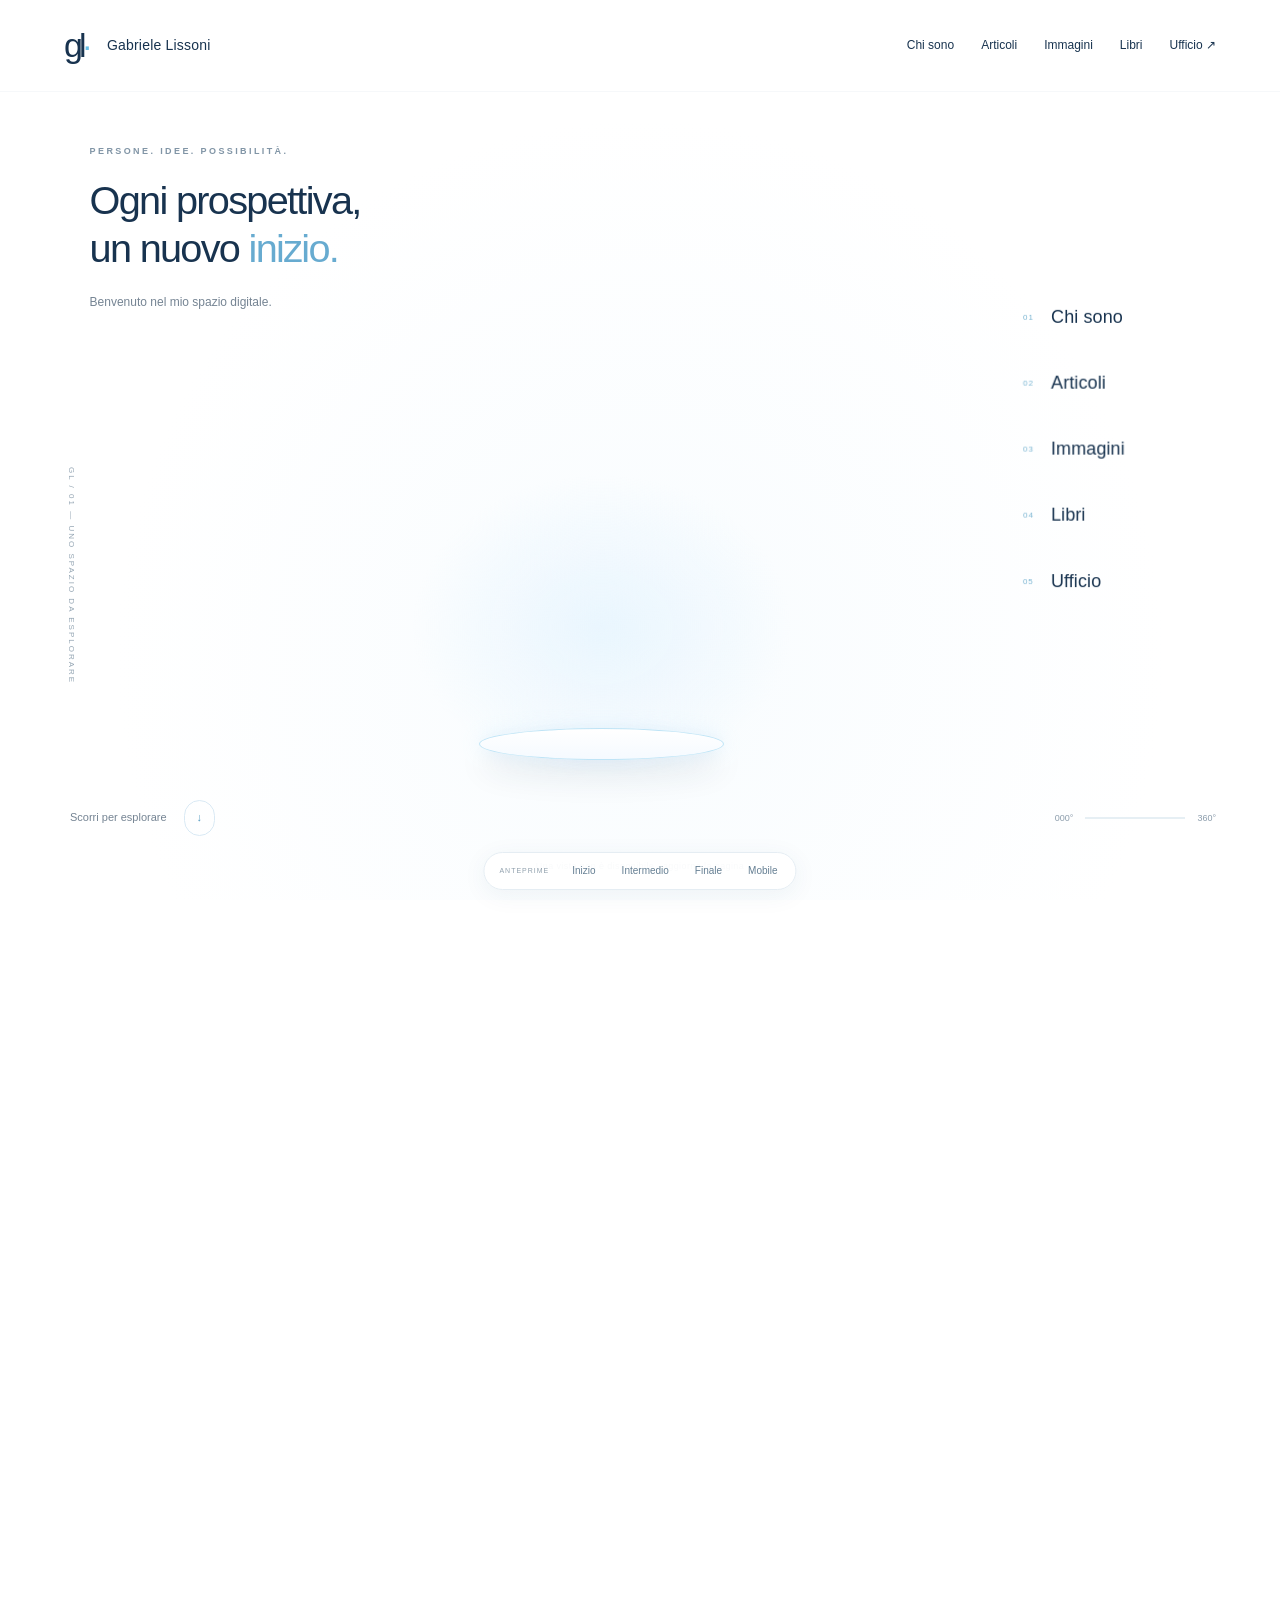
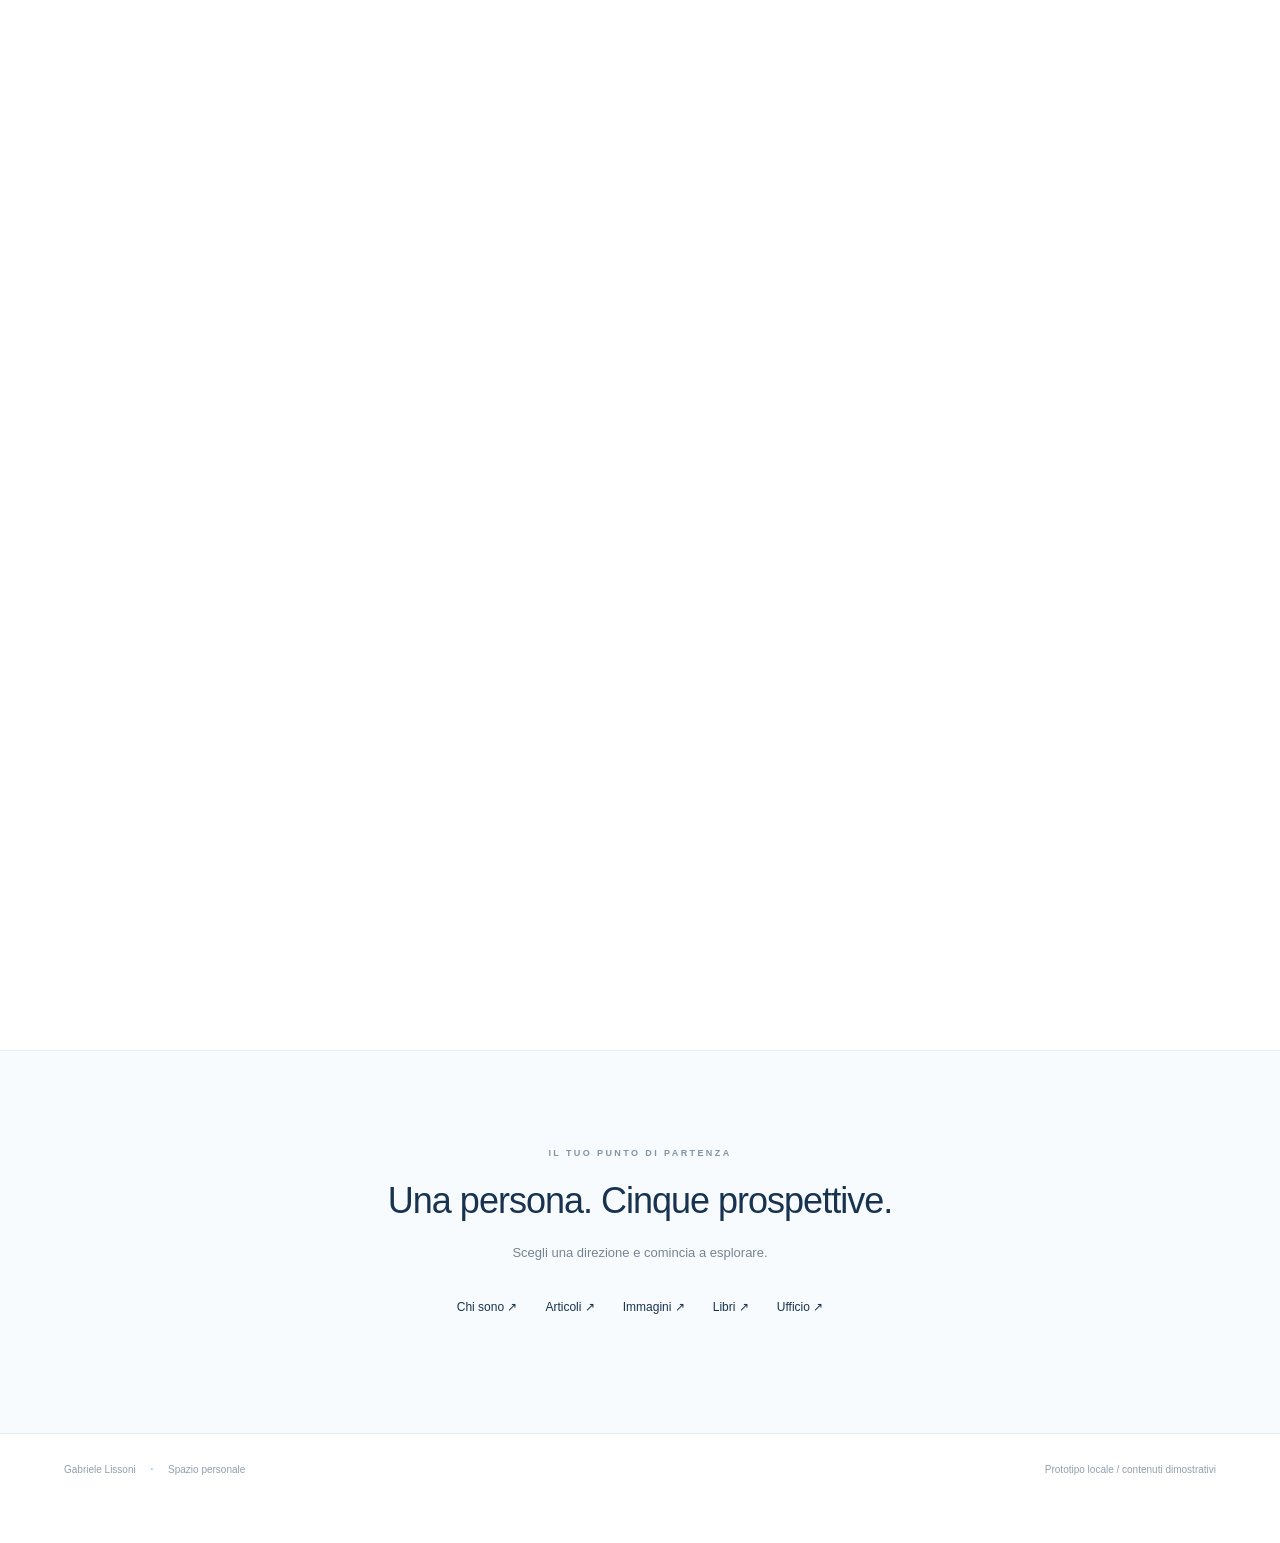
==== index.html @ 677fcab9 "Add files via upload V1.0" ====
<!doctype html>
<html lang="it"><head><meta charset="utf-8"><meta name="viewport" content="width=device-width,initial-scale=1"><meta name="description" content="Gabriele Lissoni: persone, idee e possibilità."><title>Gabriele Lissoni — Spazio personale</title><link rel="stylesheet" href="styles.css"><link rel="stylesheet" href="office.css"><link rel="stylesheet" href="rotation.css"><link rel="stylesheet" href="about.css"><script src="rotation.js" defer></script><script src="office.js" defer></script><script src="about.js" defer></script><script src="script.js" defer></script></head><body>
<a class="skip" href="#page">Vai al contenuto</a><header><a class="identity" href="#home"><span class="mark">gl<span>·</span></span>Gabriele Lissoni</a><button class="menu-toggle" aria-expanded="false" aria-controls="site-nav">Esplora ＋</button><nav id="site-nav" aria-label="Menu principale"><a href="#chi-sono">Chi sono</a><a href="#articoli">Articoli</a><a href="#immagini">Immagini</a><a href="#libri">Libri</a><a href="#ufficio">Ufficio ↗</a></nav></header>
<main id="page"><div id="home-view"><section class="scroll-story" aria-label="Esplorazione dello spazio personale"><div class="scene"><div class="scene-title"><p class="eyebrow">PERSONE. IDEE. POSSIBILITÀ.</p><h1>Ogni prospettiva,<br>un nuovo <em>inizio.</em></h1><p class="subtle">Benvenuto nel mio spazio digitale.</p></div><div class="coordinate">GL / 01 — UNO SPAZIO DA ESPLORARE</div><div class="avatar-stage"><div class="halo"></div><img id="avatar-reference" src="avatar.png" alt="Avatar di Gabriele a figura intera, con le braccia aperte"><canvas id="avatar-canvas" hidden aria-label="Modello 3D stilizzato dimostrativo ruotabile con lo scroll"></canvas><div class="platform"></div></div><nav class="orbit" aria-label="Esplora le sezioni"><a href="#chi-sono" class="orbit-item item-0"><span>01</span>Chi sono<i>↗</i></a><a href="#articoli" class="orbit-item item-1"><span>02</span>Articoli<i>↗</i></a><a href="#immagini" class="orbit-item item-2"><span>03</span>Immagini<i>↗</i></a><a href="#libri" class="orbit-item item-3"><span>04</span>Libri<i>↗</i></a><a href="#ufficio" class="orbit-item item-4"><span>05</span>Ufficio<i>↗</i></a></nav><div class="scene-bottom"><button id="scroll-next" class="scroll-hint">Scorri per esplorare <span>↓</span></button><div class="progress"><span id="degrees">000°</span><div><i id="progress-fill"></i></div><span>900°</span></div><button id="view-toggle" aria-pressed="false">Prova studio 3D ↗</button></div><p class="mode-caption" id="mode-caption">Avatar di riferimento · vista frontale</p></div></section><section class="journey-end"><p class="eyebrow">IL TUO PUNTO DI PARTENZA</p><h2>Una persona. Cinque prospettive.</h2><p>Scegli una direzione e comincia a esplorare.</p><div class="end-links"><a href="#chi-sono">Chi sono ↗</a><a href="#articoli">Articoli ↗</a><a href="#immagini">Immagini ↗</a><a href="#libri">Libri ↗</a><a href="#ufficio">Ufficio ↗</a></div></section></div><section id="inner-view" class="inner-view" hidden><a class="back" href="#home">← Torna allo spazio</a><div id="page-content"></div></section></main><footer><span>Gabriele Lissoni <b>·</b> Spazio personale</span><span>Prototipo locale / contenuti dimostrativi</span></footer><div class="preview-tools" aria-label="Stati del prototipo"><span>ANTEPRIME</span><button data-preview="0">Inizio</button><button data-preview="0.5">Intermedio</button><button data-preview="1">Finale</button><button id="mobile-preview" aria-pressed="false">Mobile</button></div><noscript>Attiva JavaScript per esplorare le pagine e le schede del prototipo.</noscript></body></html>
---- styles.css ----
:root{--ink:#18334f;--muted:#758493;--blue:#67bfe5;--line:#e5edf3;--ice:#eef8fe}*{box-sizing:border-box}html{scroll-behavior:smooth}body{margin:0;color:var(--ink);font:14px/1.6 'Segoe UI',Arial,sans-serif;background:#fff}button,a{-webkit-tap-highlight-color:transparent}button{font:inherit;cursor:pointer}a{color:inherit;text-decoration:none}button:focus-visible,a:focus-visible{outline:2px solid #2988b6;outline-offset:5px}[hidden]{display:none!important}header{height:92px;position:absolute;top:0;width:100%;padding:0 5%;display:flex;justify-content:space-between;align-items:center;z-index:20;border-bottom:1px solid #edf2f580}.identity{display:flex;gap:19px;align-items:center;font-weight:500;letter-spacing:.2px}.mark{font-size:34px;font-weight:300;letter-spacing:-4px}.mark span{color:var(--blue)}header nav{display:flex;gap:27px;font-size:12px}header nav a:hover,header nav a.active{color:#2c9bce}.menu-toggle{display:none}.skip{position:fixed;top:-100px;z-index:100;background:white;padding:10px}.skip:focus{top:0}.scroll-story{height:550vh}.scene{height:100svh;min-height:650px;position:sticky;top:0;overflow:hidden;background:radial-gradient(ellipse at 50% 73%,#edf7fd66,transparent 58%),#fff}.scene-title{position:absolute;top:16%;left:7%;z-index:4;pointer-events:none;transition:opacity .4s}.eyebrow{font-size:9px;letter-spacing:2.4px;font-weight:600;color:#8195a6;margin:0 0 19px}h1{font-size:clamp(30px,3.1vw,49px);line-height:1.2;font-weight:300;letter-spacing:-1.7px;margin:0 0 20px}h1 em{font-style:normal;color:#67abd0}.subtle{font-size:12px;color:var(--muted)}.avatar-stage{position:absolute;inset:15% 17% 14%;display:flex;justify-content:center;align-items:center;isolation:isolate}.avatar-stage img{height:100%;max-width:100%;object-fit:contain;mix-blend-mode:multiply;z-index:2;position:relative}.avatar-stage canvas{height:100%;width:100%;z-index:2}.halo{position:absolute;bottom:-2%;width:65%;height:50%;background:radial-gradient(ellipse,#d4edff66,transparent 67%);z-index:0}.platform{position:absolute;width:46%;height:7%;border:1px solid #bfe4f6;border-radius:50%;bottom:.5%;background:linear-gradient(180deg,#fff,#f5faff);box-shadow:0 0 19px #b0ddfa4a,0 19px 30px #18334f14;z-index:1}.coordinate{position:absolute;left:5%;bottom:24%;writing-mode:vertical-rl;font-size:8px;letter-spacing:2px;color:#94a5b3}.scene-bottom{position:absolute;bottom:7%;left:5%;right:5%;display:flex;justify-content:space-between;align-items:center;z-index:6}.scroll-hint{background:none;border:0;color:var(--muted);font-size:11px;display:flex;gap:17px;align-items:center}.scroll-hint span{border:1px solid #d9e9f4;border-radius:20px;padding:8px 12px;color:#589dc2}.progress{display:flex;align-items:center;gap:12px;font-size:9px;color:#8c9dac;font-variant-numeric:tabular-nums}.progress>div{width:100px;height:2px;background:#e6eff4}.progress i{display:block;height:100%;width:0;background:#79bddf}#view-toggle{border:0;background:none;color:#6a8ca3;font-size:10px}.mode-caption{position:absolute;bottom:2%;width:100%;text-align:center;font-size:9px;color:#8b9bab;letter-spacing:.4px}.orbit{position:absolute;inset:0;z-index:5;pointer-events:none}.orbit-item{position:absolute;display:flex;align-items:center;gap:16px;min-width:190px;padding:14px 20px;background:#ffffffed;box-shadow:0 8px 36px #32608b08;border:1px solid #e2edf4;border-radius:4px;opacity:0;visibility:hidden;pointer-events:none;transform:translateX(var(--entry,20px));transition:opacity .45s,transform .65s cubic-bezier(.2,.7,.2,1),top .65s,left .65s,right .65s;font-size:17px;font-weight:400}.orbit-item.revealed{opacity:1;visibility:visible;pointer-events:auto;transform:translateX(0)}.orbit-item:hover{background:#f3faff;border-color:#a6d9f1;box-shadow:0 8px 25px #4189bb13}.orbit-item span{font-size:8px;color:#68b7df;letter-spacing:1px}.orbit-item i{font-style:normal;margin-left:auto;color:#77b8d9;font-size:14px}.item-0{left:69%;top:36%}.item-1{right:69%;top:45%;--entry:-20px}.item-2{left:69%;top:55%}.item-3{right:69%;top:64%;--entry:-20px}.item-4{left:69%;top:73%}.journey-end{text-align:center;padding:95px 24px 115px;background:#f8fbfd;border-top:1px solid var(--line)}h2{font-size:36px;letter-spacing:-1px;line-height:1.2;font-weight:300;margin:0 0 20px}.journey-end>p:not(.eyebrow){color:var(--muted);font-size:13px}.end-links{display:flex;justify-content:center;gap:28px;margin-top:35px;font-size:12px}.end-links a:hover{color:#3b9bc8}footer{padding:28px 5% 65px;display:flex;justify-content:space-between;color:#91a0ad;font-size:10px;border-top:1px solid var(--line)}footer b{color:#76c3e8;margin:0 12px}.preview-tools{position:fixed;bottom:10px;left:50%;transform:translateX(-50%);z-index:40;display:flex;align-items:center;gap:4px;background:#fffffff2;border:1px solid var(--line);padding:5px 7px;border-radius:30px;box-shadow:0 5px 25px #254d7010;white-space:nowrap}.preview-tools>span{font-size:7px;letter-spacing:1px;color:#90a0ad;margin:0 8px}.preview-tools button{border:0;background:transparent;padding:5px 11px;color:#657f93;font-size:10px;border-radius:20px}.preview-tools button:hover,.preview-tools button[aria-pressed=true]{background:var(--ice);color:var(--ink)}.inner-view{padding:135px 7% 90px;min-height:calc(100svh - 90px);max-width:1440px;margin:auto}.back{font-size:11px;color:#8296a6;display:inline-block;margin-bottom:43px}.page-head{display:flex;justify-content:space-between;align-items:end;gap:30px;margin-bottom:50px}.page-head h1{font-size:58px;margin-bottom:15px}.page-head p:not(.eyebrow){color:var(--muted);max-width:450px;font-size:14px}.demo{font-size:9px;letter-spacing:.6px;border:1px solid #daeaf3;border-radius:30px;padding:6px 12px;color:#6c96ac;white-space:nowrap}.about-layout{display:grid;grid-template-columns:1fr 1fr;gap:80px;align-items:center}.portrait{height:500px;background:#f5faff;border-radius:8px;overflow:hidden}.portrait img{height:100%;width:100%;object-fit:contain;mix-blend-mode:multiply}.about-copy h2{font-size:29px}.about-copy p{color:var(--muted);line-height:1.9}.pills{display:flex;gap:8px;flex-wrap:wrap;margin:22px 0 35px}.pills span{font-size:11px;padding:7px 15px;border:1px solid var(--line);border-radius:30px}.content-grid{display:grid;grid-template-columns:repeat(3,1fr);gap:30px}.content-card{border:1px solid var(--line);padding:23px;border-radius:6px}.content-card h2{font-size:24px;margin:18px 0 13px;letter-spacing:-.5px}.content-card p{font-size:13px;color:var(--muted)}.meta{font-size:9px;color:#7a99ae;letter-spacing:1px}.source{font-size:10px;color:#6d92aa;border-top:1px solid var(--line);padding-top:15px}.artwork{height:250px;position:relative;overflow:hidden;border-radius:4px;background:radial-gradient(ellipse at 55% 40%,#fff 15%,#c8e5f8 50%,#819db8)}.artwork:before{content:'';position:absolute;border:25px solid #ffffffb0;border-radius:50%;height:180px;width:180px;left:calc(50% - 90px);top:35px;box-shadow:15px 25px 30px #365b7c29;transform:rotateX(35deg) rotateY(30deg)}.artwork.two{background:linear-gradient(130deg,#ebf7ff,#a1bfd0)}.artwork.two:before{border-radius:10px;transform:rotate(35deg);border-width:40px}.artwork.three{background:radial-gradient(circle at 70% 20%,#fff,#dfedf4,#8cacc3)}.artwork.three:before{border-width:1px;box-shadow:20px 20px 0 #f2faff,40px 40px 0 #cde3ee;transform:rotate(-25deg)}.book-cover{height:255px;background:#f1f7fa;display:grid;place-items:center;border-radius:4px}.book-object{height:205px;width:142px;background:#1d3f5b;color:white;border-left:6px solid #16324a;padding:23px 15px;box-shadow:15px 16px 25px #203e5b20;transform:rotate(-6deg);font-size:20px;font-weight:300;line-height:1.3}.book-object small{display:block;font-size:8px;letter-spacing:1px;margin-top:45px}.book-cover.light .book-object{background:#d7e9f3;color:#284d66;border-color:#b4cfdf}.book-cover.gray .book-object{background:#788d9d;border-color:#5f7486}.office-layout{display:grid;grid-template-columns:1.5fr 1fr;gap:35px;align-items:center}.room-wrap{height:440px;position:relative;background:radial-gradient(ellipse,#edf7fe,white 68%);overflow:hidden}.room{position:absolute;left:50%;top:45%;width:340px;height:290px;transform:translate(-50%,-50%) rotateX(55deg) rotateZ(-38deg);transform-style:preserve-3d;background:linear-gradient(45deg,#e5f1fa,#fff);border:1px solid #d2e6f4;box-shadow:-20px 35px 55px #3d739b18}.wall-a,.wall-b{position:absolute;background:#f4faffd9;border:1px solid #deedf7;transform-origin:bottom}.wall-a{width:340px;height:120px;bottom:100%;transform:rotateX(-90deg)}.wall-b{height:290px;width:120px;right:100%;top:0;transform-origin:right;transform:rotateY(90deg)}.station{position:absolute;width:95px;height:68px;background:#fff;border:1px solid #c6dfed;box-shadow:7px 9px 0 #d6e8f4;transform:translateZ(27px);color:#376282;padding:0;transform-style:preserve-3d}.station:hover,.station[aria-pressed=true]{background:#dcf3ff;box-shadow:7px 9px 0 #b4d9ee,0 0 25px #8ed8fc80}.station.one{top:35px;left:35px}.station.two{top:40px;right:30px}.station.three{bottom:35px;left:115px}.monitor{position:absolute;width:40px;height:28px;background:#203e58;border:4px solid #ddebf4;top:8px;left:25px;transform:rotateX(-65deg) translateZ(12px)}.little-agent{position:absolute;width:25px;height:33px;background:#6b9cb9;border-radius:12px 12px 6px 6px;top:61px;left:35px;transform:rotateX(-55deg) translateZ(20px)}.little-agent:before{content:'';position:absolute;width:20px;height:20px;background:#e9c4a5;border-radius:50%;left:2px;top:-16px;box-shadow:0 -4px 0 #334d63}.station-label{position:absolute;top:100px;left:-5px;font-size:9px;white-space:nowrap;transform:rotateZ(38deg) rotateX(-55deg);background:#fff;padding:3px 8px;border-radius:20px;border:1px solid #d8e9f3}.plant{position:absolute;bottom:20px;right:20px;font-size:50px;color:#8abbbb;transform:rotateX(-55deg)}.room-caption{position:absolute;bottom:10px;width:100%;text-align:center;color:#8b9dac;font-size:10px}.agent-panel{border:1px solid var(--line);border-radius:9px;padding:28px;background:linear-gradient(135deg,#fff,#f9fcff);box-shadow:0 15px 50px #264f7408}.agent-top{display:flex;justify-content:space-between;align-items:center}.agent-icon{height:44px;width:44px;display:grid;place-items:center;border-radius:14px;background:#e8f6ff;font-size:23px;color:#619fc2}.agent-panel h2{margin-top:20px;font-size:28px}.agent-panel>p{font-size:12px;color:var(--muted)}dl{margin:23px 0 0}dl>div{display:grid;grid-template-columns:115px 1fr;gap:12px;padding:11px 0;border-top:1px solid var(--line);font-size:11px}dt{color:#8293a0}dd{margin:0}.status{color:#508ba9}.agent-tabs{display:flex;gap:8px;margin-top:15px}.agent-tabs button{background:#fff;border:1px solid var(--line);border-radius:20px;color:#7892a4;font-size:10px;padding:7px 12px}.agent-tabs button[aria-pressed=true]{background:var(--ice);border-color:#b6ddef}.mobile-sim{background:#eaf0f4}.mobile-sim header,.mobile-sim main,.mobile-sim footer{max-width:390px;margin-inline:auto;background:#fff}.mobile-sim header{left:50%;transform:translateX(-50%);width:390px}.mobile-sim .scene{min-height:740px}.mobile-sim .scene-title{top:14%;left:8%}.mobile-sim h1{font-size:31px}.mobile-sim .avatar-stage{inset:29% 3% 25%}.mobile-sim .coordinate,.mobile-sim .progress{display:none}.mobile-sim .orbit-item{min-width:112px;font-size:13px;padding:9px 10px;gap:7px}.mobile-sim .item-0{left:65%;top:38%}.mobile-sim .item-1{right:65%;top:46%}.mobile-sim .item-2{left:65%;top:54%}.mobile-sim .item-3{right:65%;top:62%}.mobile-sim .item-4{left:65%;top:70%}.mobile-sim header nav{display:none}.mobile-sim .content-grid,.mobile-sim .about-layout,.mobile-sim .office-layout{grid-template-columns:1fr}.mobile-sim .end-links{flex-wrap:wrap}.mobile-sim .page-head{display:block}.mobile-sim .page-head h1{font-size:42px}.mobile-sim .room{scale:.75}.mobile-sim footer{flex-direction:column;gap:10px}.mobile-sim .menu-toggle{display:block}.mobile-sim header nav.open{display:flex;position:absolute;top:80px;background:white;left:0;right:0;padding:22px;flex-wrap:wrap}.mobile-sim .inner-view{padding-inline:22px}.mobile-sim .room-wrap{height:350px}@media(max-width:700px){header{height:80px;padding-inline:7%}.identity{gap:14px;font-size:12px}.menu-toggle{display:block;border:0;background:none;color:#526e84;font-size:11px}header nav{display:none}header nav.open{display:flex;position:absolute;top:80px;background:white;left:0;right:0;padding:25px;gap:22px;flex-wrap:wrap;border-bottom:1px solid var(--line)}.scene{min-height:700px}.scene-title{top:14%;left:8%}h1{font-size:32px}.avatar-stage{inset:29% 3% 25%}.coordinate{display:none}.orbit-item{min-width:112px;font-size:13px;padding:9px 10px;gap:7px}.item-0{left:65%;top:38%}.item-1{right:65%;top:46%}.item-2{left:65%;top:54%}.item-3{right:65%;top:62%}.item-4{left:65%;top:70%}.scene-bottom{bottom:10%;left:6%;right:6%}.progress{display:none}.mode-caption{bottom:6%;font-size:8px}.end-links{flex-wrap:wrap;gap:20px}.journey-end h2{font-size:29px}.preview-tools>span{display:none}.preview-tools button{padding:5px 10px}.inner-view{padding:115px 7% 60px}.page-head{display:block;margin-bottom:30px}.page-head h1{font-size:43px}.page-head .demo{display:inline-block;margin-top:8px}.content-grid,.about-layout,.office-layout{grid-template-columns:1fr}.about-layout{gap:30px}.portrait{height:380px}.room{scale:.8}.room-wrap{height:360px}.office-layout{gap:12px}.agent-panel{padding:23px}footer{flex-direction:column;gap:10px;padding-bottom:70px}.scene-title .subtle{font-size:10px}}@media(prefers-reduced-motion:reduce){html{scroll-behavior:auto}*,*:before,*:after{transition:none!important}}
.embedded .preview-tools{display:none}.embedded footer{padding-bottom:28px}.mobile-sim .menu-toggle{border:0;background:none;color:#526e84;font-size:11px}.mobile-sim .scene-bottom{bottom:10%}.mobile-sim .mode-caption{bottom:6%}
---- office.css ----
.studio-summary{display:flex;align-items:center;gap:22px;border-block:1px solid var(--line);padding:13px 0;margin:-15px 0 28px;color:#7b90a0;font-size:10px;letter-spacing:.4px}.studio-summary span:first-child{color:#335773;display:flex;align-items:center;gap:8px}.studio-summary i{height:6px;width:6px;background:#72b5d5;border-radius:50%}.office-experience{display:grid;grid-template-columns:minmax(0,1fr) 320px;gap:28px;align-items:start}.studio-main{min-width:0}.studio-scene{position:relative;border:1px solid #e5edf3;border-radius:12px;background:#f9fcfe;overflow:hidden;isolation:isolate}.studio-scene>img{display:block;width:100%;height:auto;aspect-ratio:3/2;object-fit:contain}.studio-hotspots{position:absolute;inset:0;pointer-events:none}.studio-hotspot{position:absolute;display:flex;align-items:center;gap:7px;pointer-events:auto;border:1px solid #d7e8f3;background:#fffffff0;box-shadow:0 3px 15px #153c5b15;border-radius:30px;padding:6px 10px 6px 6px;font-size:10px;color:#345470;transition:background .2s,box-shadow .2s;transform:translate(-50%,-50%);white-space:nowrap}.spot-number{width:22px;height:22px;border-radius:50%;display:grid;place-items:center;background:#edf6fc;color:#6c9db9;font-size:8px}.spot-arrow{color:#80b4cf;margin-left:2px}.studio-hotspot:hover,.studio-hotspot[aria-pressed=true]{background:#e8f7ff;border-color:#91c9e4;box-shadow:0 0 0 3px #c1eaff55,0 5px 15px #336f9320}.studio-hotspot[aria-pressed=true] .spot-number{background:#224b68;color:white}.spot-coordinatore{left:29%;top:35%}.spot-redattore{left:69%;top:36%}.spot-illustratore{left:30%;top:73%}.spot-libraio{left:71%;top:75%}.studio-zoom{position:absolute;bottom:13px;right:13px;border:1px solid #dbe9f2;background:#fffffff2;color:#496d87;border-radius:30px;padding:6px 12px;display:flex;gap:7px;align-items:center;font-size:15px}.studio-zoom span{font-size:9px}.studio-caption{display:flex;justify-content:space-between;gap:15px;font-size:10px;color:#6d8699;margin:13px 3px 22px}.studio-caption span{color:#96a5b0}.studio-roster{display:grid;grid-template-columns:repeat(2,minmax(0,1fr));gap:9px}.studio-roster button{display:flex;align-items:center;gap:12px;background:#fff;border:1px solid #e3ecf3;border-radius:8px;padding:13px;text-align:left;color:#3a5a73}.studio-roster button:hover,.studio-roster button[aria-pressed=true]{background:#f1f9fe;border-color:#badced}.roster-icon{display:grid;place-items:center;background:#edf6fc;width:35px;height:35px;border-radius:10px;color:#6ba3c1;font-size:20px}.studio-roster small{display:block;font-size:7px;letter-spacing:1.1px;color:#8da2b1}.studio-roster strong{display:block;font-size:12px;font-weight:500}.roster-arrow{margin-left:auto;color:#89b8d0}.studio-panel{position:sticky;top:24px;padding:24px;border-radius:12px;box-shadow:0 10px 35px #244b6d08}.studio-panel .agent-icon{width:49px;height:49px}.studio-panel h2{margin-top:22px;font-size:28px}.studio-panel dl>div{grid-template-columns:105px minmax(0,1fr);font-size:10px;padding-block:13px}.studio-panel .demo{font-size:8px;padding:5px 9px}.studio-footnote{font-size:9px;color:#8ca0af;margin:24px 0 0}.studio-lightbox{border:1px solid #d5e6f1;border-radius:12px;padding:45px 12px 12px;max-width:95vw;max-height:95svh;background:white}.studio-lightbox::backdrop{background:#16334f80;backdrop-filter:blur(8px)}.studio-lightbox img{display:block;width:auto;max-width:100%;max-height:calc(90svh - 60px);object-fit:contain;margin:auto}.studio-lightbox>button{position:absolute;top:10px;right:15px;border:0;background:#eef6fc;color:#355e79;border-radius:25px;padding:6px 13px;font-size:11px}.mobile-sim .office-experience{grid-template-columns:1fr}.mobile-sim .studio-panel{position:static}.mobile-sim .studio-caption{display:block}.mobile-sim .studio-caption span{display:block}.mobile-sim .studio-hotspot{padding:4px;font-size:8px;gap:4px}.mobile-sim .spot-number{width:17px;height:17px;font-size:7px}.mobile-sim .spot-arrow{display:none}.mobile-sim .studio-summary{gap:12px;font-size:8px}.mobile-sim .studio-roster button{padding:9px;gap:8px}.mobile-sim .studio-roster strong{font-size:11px}.mobile-sim .studio-zoom{padding:3px 8px;bottom:5px;right:5px}.mobile-sim .studio-zoom span{display:none}@media(max-width:1050px){.office-experience{grid-template-columns:minmax(0,1fr) 285px;gap:18px}.studio-panel{padding:20px}.studio-caption{display:block}.studio-caption span{display:block}}@media(max-width:800px){.office-experience{grid-template-columns:1fr}.studio-panel{position:static}.studio-summary{font-size:9px;gap:15px}.studio-roster{margin-bottom:8px}}@media(max-width:500px){.studio-hotspot{padding:4px;font-size:8px;gap:4px}.spot-number{width:17px;height:17px;font-size:7px}.spot-arrow{display:none}.studio-summary{gap:12px;font-size:8px}.studio-roster button{padding:9px;gap:8px}.studio-roster strong{font-size:11px}.studio-zoom{padding:3px 8px;bottom:5px;right:5px}.studio-zoom span{display:none}}
.spot-coordinatore{left:38%;top:15%}.spot-redattore{left:65%;top:15%}.spot-illustratore{left:36%;top:47%}.spot-libraio{left:72%;top:45%}
.studio-person{position:absolute;pointer-events:auto;border:1px solid transparent;background:transparent;border-radius:25%;cursor:pointer;transition:background .2s,border-color .2s}.studio-person:hover{background:#d5edff18;border-color:#a1cfe877}.person-coordinatore{left:31%;top:20%;width:13%;height:32%}.person-redattore{left:59%;top:20%;width:12%;height:31%}.person-illustratore{left:29%;top:51%;width:14%;height:37%}.person-libraio{left:65%;top:49%;width:13%;height:39%}.studio-hotspot{z-index:2}
---- rotation.css ----
.image-rotation .scroll-story{height:650vh}.image-rotation .avatar-stage{inset:15% 29% 14% 23%}.rotation-stack{height:100%;aspect-ratio:2/3;position:relative;z-index:2;flex-shrink:0;mix-blend-mode:multiply}.avatar-stage .rotation-frame{position:absolute;inset:0;display:block;width:100%;height:100%;max-width:none;object-fit:fill;will-change:opacity;mix-blend-mode:normal;pointer-events:none}.image-rotation .platform{width:40%;bottom:1%;height:5%;transform:translateY(-25%)}.image-rotation .orbit-item{min-width:0;margin:0;padding:13px 15px;font-size:16px;gap:12px;transform:translateY(5px);transition:opacity .2s,transform .25s,border-color .2s,background .2s;will-change:left,top,opacity;z-index:5}.image-rotation .orbit-item.revealed{transform:none}.image-rotation .orbit-item:not(.collected){border-color:#a8d6ee;background:#f5fbffff;box-shadow:0 5px 25px #4f97c51a}.image-rotation .orbit-item.collected{box-shadow:0 4px 18px #32608b06}.image-rotation .scene-title{z-index:3}.image-rotation .mode-caption{font-variant-numeric:tabular-nums}.mobile-sim.image-rotation .avatar-stage{inset:27% 23% 19% 0}.mobile-sim.image-rotation .orbit-item{font-size:12px;gap:7px;padding:9px 10px}.mobile-sim.image-rotation .platform{width:55%;bottom:1%}@media(max-width:700px){.image-rotation .avatar-stage{inset:27% 23% 19% 0}.image-rotation .orbit-item{font-size:12px;gap:7px;padding:9px 10px}.image-rotation .platform{width:55%;bottom:1%}.image-rotation .scene-title{top:14%}.image-rotation .scene-title h1{font-size:30px}.image-rotation .scene-title .subtle{margin-top:8px}.image-rotation .scene-bottom{bottom:9%}.image-rotation .mode-caption{bottom:5%}}
@media(prefers-reduced-motion:reduce){.image-rotation .orbit-item{transition:none}}

/* Navigation labels: free typography, fixed line boxes, no cards or overflowing arrows. */
.image-rotation .orbit .orbit-item{display:flex;align-items:center;justify-content:flex-start;box-sizing:border-box;padding:0 3px;gap:10px;border:0!important;border-radius:0;background:transparent!important;box-shadow:none!important;white-space:nowrap;line-height:1.2;font-size:18px;font-weight:400;letter-spacing:.1px;transition:color .2s;will-change:transform,opacity;overflow:hidden;visibility:visible;opacity:0;min-height:0;min-width:0}.image-rotation .orbit .orbit-item i{display:none}.image-rotation .orbit .orbit-item span{flex:0 0 18px;font-size:8px;color:#79b4d1;letter-spacing:1px}.image-rotation .orbit .orbit-item:hover{color:#298ab9}.image-rotation .orbit .orbit-item:after{content:"";position:absolute;bottom:3px;left:31px;width:22px;height:1px;background:#91cee8;transform:scaleX(0);transform-origin:left;transition:transform .2s}.image-rotation .orbit .orbit-item:hover:after,.image-rotation .orbit .orbit-item:focus-visible:after{transform:scaleX(1)}.mobile-sim.image-rotation .orbit .orbit-item{font-size:13px;gap:6px}.mobile-sim.image-rotation .orbit .orbit-item span{flex-basis:16px}@media(max-width:700px){.image-rotation .orbit .orbit-item{font-size:13px;gap:6px}.image-rotation .orbit .orbit-item span{flex-basis:16px}}
---- about.css ----
﻿/* All rules are limited to this page, including the mobile preview. */
.about-page{max-width:1100px;margin:auto;container-type:inline-size}
.about-page .about-top{display:flex;justify-content:space-between;align-items:center;gap:20px;margin-bottom:38px}
.about-page .about-top .eyebrow{margin:0}
.about-page .about-language{display:flex;border:1px solid var(--line);border-radius:30px;padding:4px;flex-shrink:0}
.about-page .about-language button{border:0;background:transparent;color:#597386;border-radius:20px;padding:7px 15px;font-size:11px}
.about-page .about-language button[aria-pressed=true]{background:var(--ink);color:white}
.about-page .about-hero{display:grid;grid-template-columns:1.7fr 1fr;gap:40px;align-items:center;padding:15px 0 55px}
.about-page h1{font-size:clamp(38px,5.5cqw,66px);margin-bottom:24px}
.about-page h2{font-size:clamp(26px,3.2cqw,38px);line-height:1.2}
.about-page .about-hero h2{font-size:clamp(24px,3cqw,34px);max-width:540px}
.about-page p{color:#607789;line-height:1.85}
.about-page .eyebrow{color:#64879e;line-height:1.5;font-size:9px}
.about-page .about-now{border-left:2px solid #80c5e5;padding:5px 0 5px 20px;margin-top:30px;max-width:490px}
.about-page .about-now .eyebrow{margin-bottom:7px}
.about-page .about-now p{margin:0;font-size:12px}
.about-page .about-hero-art{position:relative;display:flex;align-items:center;justify-content:center;min-height:300px;background:radial-gradient(ellipse,#edf8fe 0%,#fff 69%)}
.about-page .about-avatar{object-fit:contain;mix-blend-mode:multiply;display:block;max-width:100%}
.about-page .about-hello{width:245px;height:320px}
.about-page .about-art-label{position:absolute;bottom:0;font-size:7px;letter-spacing:1.6px;color:#7897aa;text-align:center}
.about-page .about-section{padding:56px 0;border-top:1px solid var(--line)}
.about-page .about-subtitle{margin:0 0 30px;font-size:13px}
.about-page .about-timeline{margin-top:36px}
.about-page .about-job{display:grid;grid-template-columns:190px 1fr;gap:28px;padding:28px 0;border-top:1px solid var(--line)}
.about-page .about-date{font-size:10px;letter-spacing:1px;color:#64879e;margin:4px 0 14px}
.about-page h3{font-size:18px;font-weight:500;line-height:1.45;margin:0 0 9px;letter-spacing:-.3px}
.about-page .about-company{font-size:12px;color:#387c9f;margin:0 0 12px}
.about-page .about-job p:last-child{margin-bottom:0;max-width:730px}
.about-page .about-section-title{display:flex;align-items:center;justify-content:space-between;gap:25px}
.about-page .about-thinking{width:100px;height:150px;margin:-15px 35px 0 0}
.about-page .about-skill-grid{display:grid;grid-template-columns:1fr 1fr;gap:22px}
.about-page .about-skill-grid article{padding:28px;background:#f5fafd;border:1px solid #e4eff5;border-radius:8px}
.about-page ul{list-style:none;padding:0;margin:16px 0 0}
.about-page li{padding:10px 0;border-top:1px solid #e0edf4;color:#607789;font-size:12px}
.about-page .about-education{display:grid;grid-template-columns:repeat(3,1fr);gap:30px;margin:35px 0}
.about-page .about-education h3{font-size:16px}
.about-page .about-education article>p:last-child{font-size:12px}
.about-page .about-training{border-top:1px solid var(--line);padding-top:25px;display:grid;grid-template-columns:1.5fr 1fr;gap:40px}
.about-page .about-training h3{font-size:15px}
.about-page .about-training p{font-size:12px;margin-bottom:0}
.about-page .about-languages{align-self:center}
.about-page .about-download{background:#eef7fc;border:1px solid #dcecf6;border-radius:12px;padding:40px;display:grid;grid-template-columns:1fr 150px;gap:30px;align-items:center;margin:10px 0 20px}
.about-page .about-download p:not(.eyebrow){font-size:13px;max-width:500px}
.about-page .about-download-links{display:flex;gap:12px;flex-wrap:wrap;margin:25px 0}
.about-page .about-download-links a{display:flex;align-items:center;gap:24px;padding:12px 18px;background:var(--ink);color:#fff;border:1px solid var(--ink);border-radius:5px;font-size:12px}
.about-page .about-download-links a:nth-child(2){background:#fff;color:var(--ink);border-color:#c5ddeb}
.about-page .about-download-links a:hover{box-shadow:0 5px 15px #18334f20}
.about-page .about-contact{font-size:11px;color:#39718f;text-decoration:underline;text-underline-offset:4px}
.about-page .about-presenting{width:150px;height:210px}
@container(max-width:650px){
.about-page .about-hero{grid-template-columns:1fr;gap:10px;padding-bottom:35px}
.about-page .about-hero-art{min-height:190px}
.about-page .about-hello{height:195px;width:160px}
.about-page .about-art-label{bottom:-10px}
.about-page .about-section{padding:36px 0}
.about-page .about-job{grid-template-columns:1fr;gap:0;padding:24px 0}
.about-page .about-skill-grid,.about-page .about-education,.about-page .about-training{grid-template-columns:1fr;gap:20px}
.about-page .about-skill-grid article{padding:22px}
.about-page .about-thinking{width:72px;height:115px;margin:0;flex-shrink:0}
.about-page .about-section-title h2{font-size:26px}
.about-page .about-download{padding:25px;grid-template-columns:1fr;gap:5px}
.about-page .about-presenting{height:130px;width:100px;justify-self:end}
.about-page .about-top{gap:10px}
.about-page .about-top .eyebrow{font-size:8px;letter-spacing:1px}
.about-page .about-language button{padding:6px 11px}
}
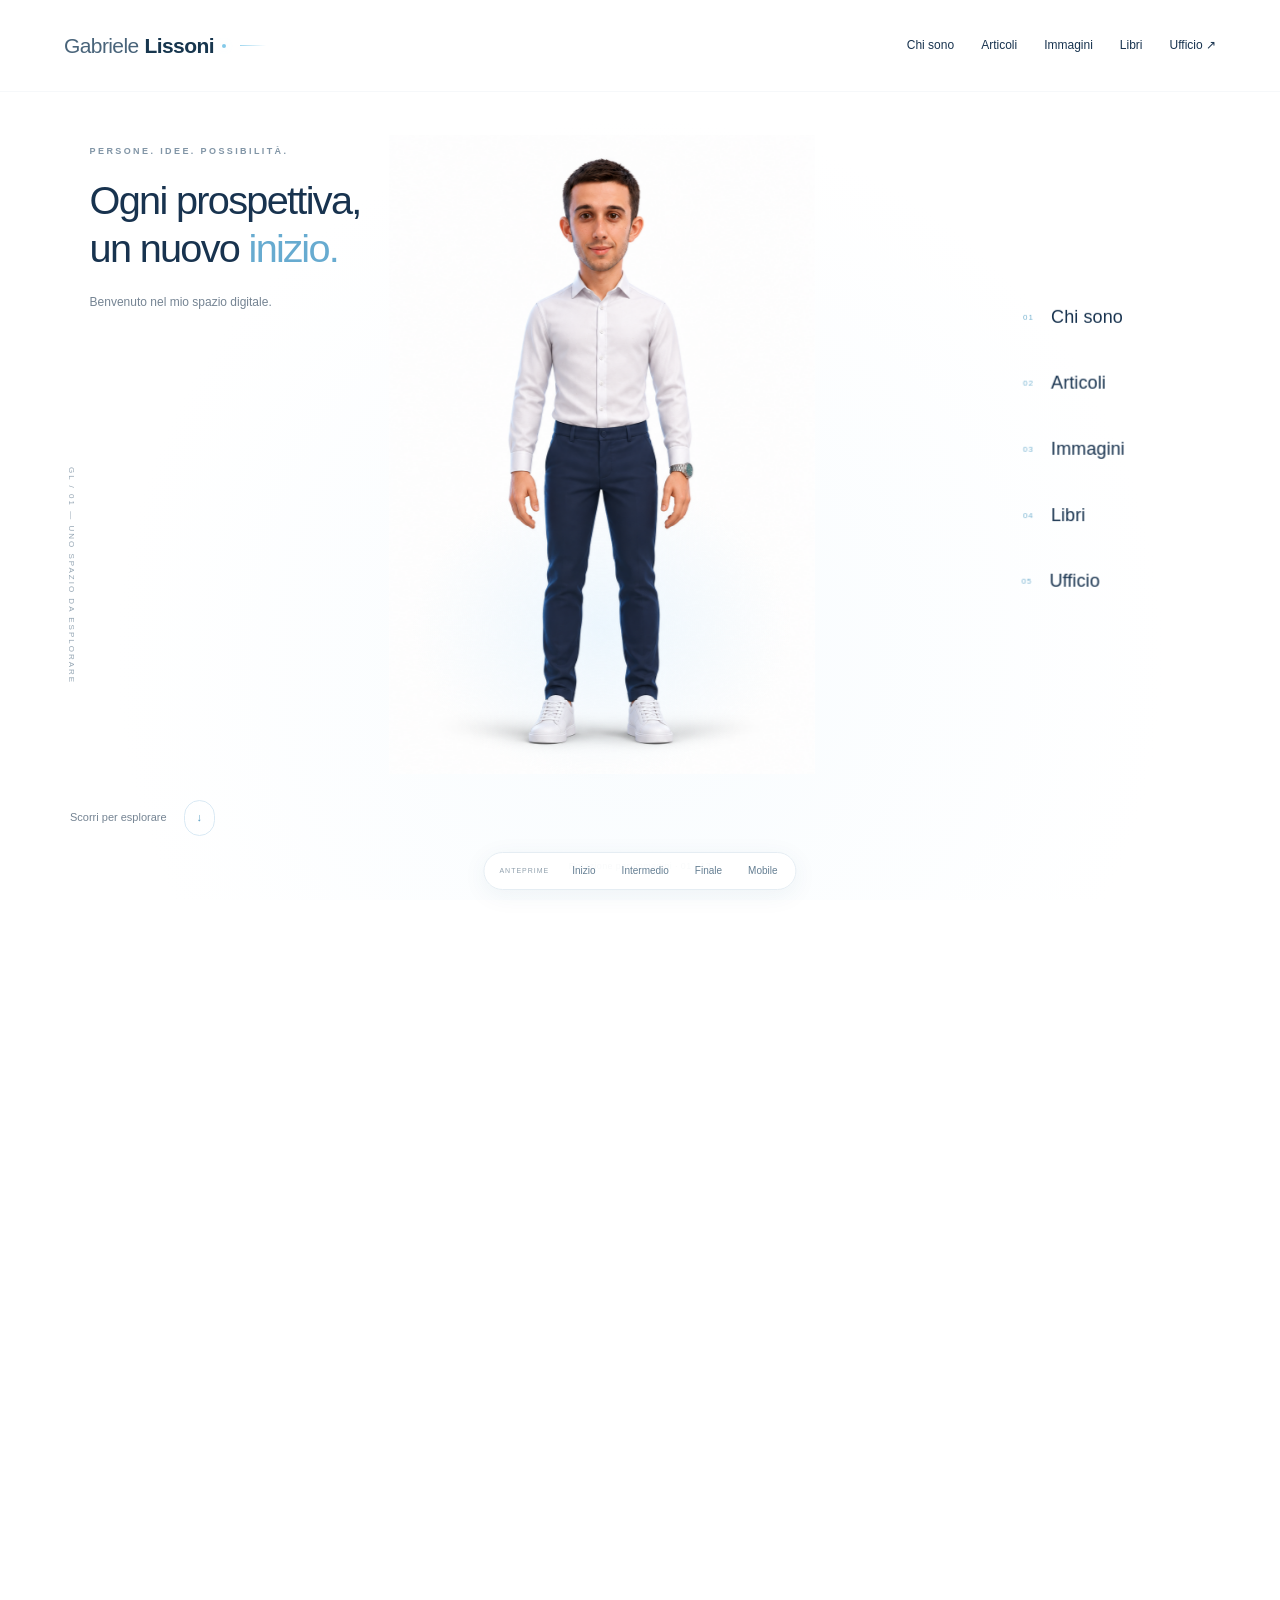
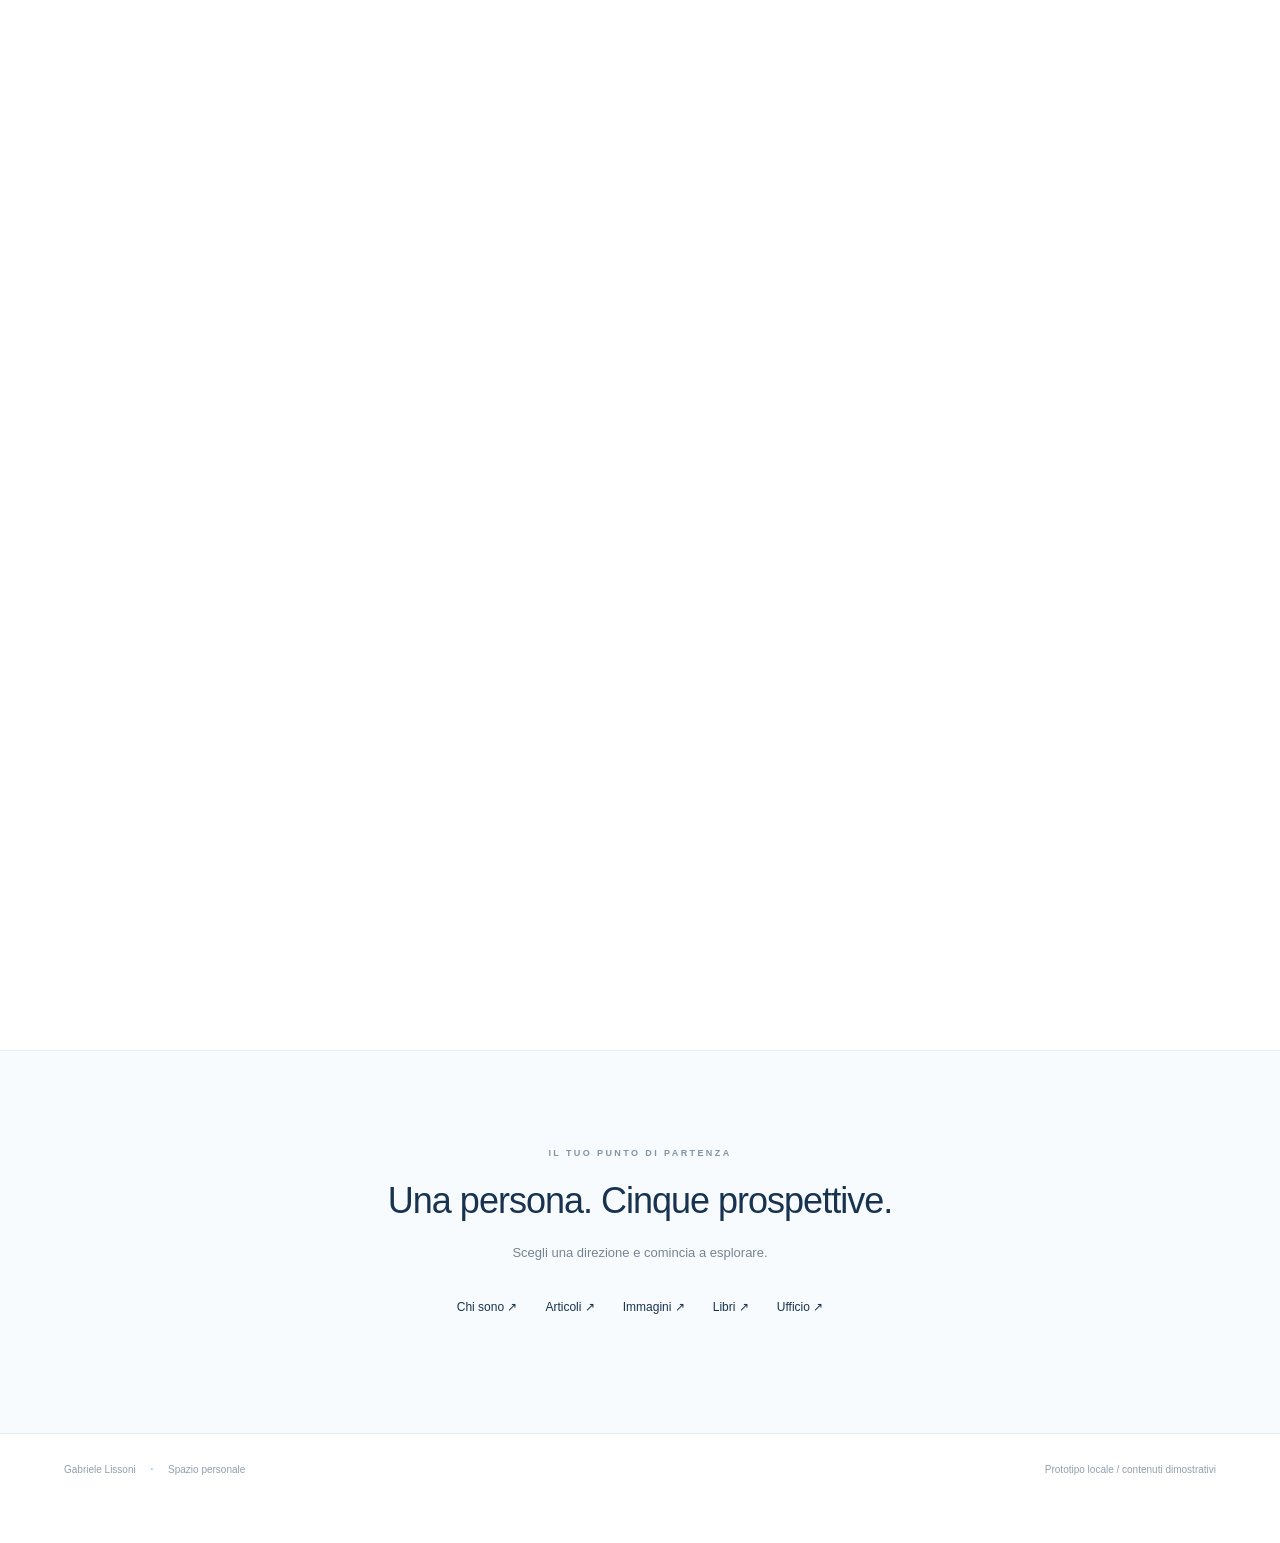
==== commit 60bb9029: "Add files via upload" ====
--- a/index.html
+++ b/index.html
@@ -1,4 +1,4 @@
 <!doctype html>
-<html lang="it"><head><meta charset="utf-8"><meta name="viewport" content="width=device-width,initial-scale=1"><meta name="description" content="Gabriele Lissoni: persone, idee e possibilità."><title>Gabriele Lissoni — Spazio personale</title><link rel="stylesheet" href="styles.css"><link rel="stylesheet" href="office.css"><link rel="stylesheet" href="rotation.css"><link rel="stylesheet" href="about.css"><script src="rotation.js" defer></script><script src="office.js" defer></script><script src="about.js" defer></script><script src="script.js" defer></script></head><body>
-<a class="skip" href="#page">Vai al contenuto</a><header><a class="identity" href="#home"><span class="mark">gl<span>·</span></span>Gabriele Lissoni</a><button class="menu-toggle" aria-expanded="false" aria-controls="site-nav">Esplora ＋</button><nav id="site-nav" aria-label="Menu principale"><a href="#chi-sono">Chi sono</a><a href="#articoli">Articoli</a><a href="#immagini">Immagini</a><a href="#libri">Libri</a><a href="#ufficio">Ufficio ↗</a></nav></header>
-<main id="page"><div id="home-view"><section class="scroll-story" aria-label="Esplorazione dello spazio personale"><div class="scene"><div class="scene-title"><p class="eyebrow">PERSONE. IDEE. POSSIBILITÀ.</p><h1>Ogni prospettiva,<br>un nuovo <em>inizio.</em></h1><p class="subtle">Benvenuto nel mio spazio digitale.</p></div><div class="coordinate">GL / 01 — UNO SPAZIO DA ESPLORARE</div><div class="avatar-stage"><div class="halo"></div><img id="avatar-reference" src="avatar.png" alt="Avatar di Gabriele a figura intera, con le braccia aperte"><canvas id="avatar-canvas" hidden aria-label="Modello 3D stilizzato dimostrativo ruotabile con lo scroll"></canvas><div class="platform"></div></div><nav class="orbit" aria-label="Esplora le sezioni"><a href="#chi-sono" class="orbit-item item-0"><span>01</span>Chi sono<i>↗</i></a><a href="#articoli" class="orbit-item item-1"><span>02</span>Articoli<i>↗</i></a><a href="#immagini" class="orbit-item item-2"><span>03</span>Immagini<i>↗</i></a><a href="#libri" class="orbit-item item-3"><span>04</span>Libri<i>↗</i></a><a href="#ufficio" class="orbit-item item-4"><span>05</span>Ufficio<i>↗</i></a></nav><div class="scene-bottom"><button id="scroll-next" class="scroll-hint">Scorri per esplorare <span>↓</span></button><div class="progress"><span id="degrees">000°</span><div><i id="progress-fill"></i></div><span>900°</span></div><button id="view-toggle" aria-pressed="false">Prova studio 3D ↗</button></div><p class="mode-caption" id="mode-caption">Avatar di riferimento · vista frontale</p></div></section><section class="journey-end"><p class="eyebrow">IL TUO PUNTO DI PARTENZA</p><h2>Una persona. Cinque prospettive.</h2><p>Scegli una direzione e comincia a esplorare.</p><div class="end-links"><a href="#chi-sono">Chi sono ↗</a><a href="#articoli">Articoli ↗</a><a href="#immagini">Immagini ↗</a><a href="#libri">Libri ↗</a><a href="#ufficio">Ufficio ↗</a></div></section></div><section id="inner-view" class="inner-view" hidden><a class="back" href="#home">← Torna allo spazio</a><div id="page-content"></div></section></main><footer><span>Gabriele Lissoni <b>·</b> Spazio personale</span><span>Prototipo locale / contenuti dimostrativi</span></footer><div class="preview-tools" aria-label="Stati del prototipo"><span>ANTEPRIME</span><button data-preview="0">Inizio</button><button data-preview="0.5">Intermedio</button><button data-preview="1">Finale</button><button id="mobile-preview" aria-pressed="false">Mobile</button></div><noscript>Attiva JavaScript per esplorare le pagine e le schede del prototipo.</noscript></body></html>
+<html lang="it"><head><script>if("scrollRestoration" in history)history.scrollRestoration="manual";</script><meta charset="utf-8"><meta name="viewport" content="width=device-width,initial-scale=1"><meta name="description" content="Gabriele Lissoni: persone, idee e possibilità."><title>Gabriele Lissoni — Spazio personale</title><link rel="stylesheet" href="styles.css"><link rel="stylesheet" href="office.css"><link rel="stylesheet" href="rotation.css"><link rel="stylesheet" href="brand.css"><link rel="stylesheet" href="about.css"><script src="rotation.js" defer></script><script src="office.js" defer></script><script src="about.js" defer></script><script src="script.js" defer></script></head><body>
+<a class="skip" href="#page">Vai al contenuto</a><header><a class="identity" href="#home" aria-label="Gabriele Lissoni, homepage"><span class="wordmark"><span>Gabriele</span><strong>Lissoni</strong><i aria-hidden="true"></i></span></a><button class="menu-toggle" aria-expanded="false" aria-controls="site-nav">Esplora ＋</button><nav id="site-nav" aria-label="Menu principale"><a href="#chi-sono">Chi sono</a><a href="#articoli">Articoli</a><a href="#immagini">Immagini</a><a href="#libri">Libri</a><a href="#ufficio">Ufficio ↗</a></nav></header>
+<main id="page"><div id="home-view"><section class="scroll-story" aria-label="Esplorazione dello spazio personale"><div class="scene"><div class="scene-title"><p class="eyebrow">PERSONE. IDEE. POSSIBILITÀ.</p><h1>Ogni prospettiva,<br>un nuovo <em>inizio.</em></h1><p class="subtle">Benvenuto nel mio spazio digitale.</p></div><div class="coordinate">GL / 01 — UNO SPAZIO DA ESPLORARE</div><div class="avatar-stage"><div class="halo"></div><img id="avatar-reference" src="avatar.png" alt="Avatar di Gabriele a figura intera, con le braccia aperte"><canvas id="avatar-canvas" hidden aria-label="Modello 3D stilizzato dimostrativo ruotabile con lo scroll"></canvas><div class="platform"></div></div><nav class="orbit" aria-label="Esplora le sezioni"><a href="#chi-sono" class="orbit-item item-0"><span>01</span>Chi sono<i>↗</i></a><a href="#articoli" class="orbit-item item-1"><span>02</span>Articoli<i>↗</i></a><a href="#immagini" class="orbit-item item-2"><span>03</span>Immagini<i>↗</i></a><a href="#libri" class="orbit-item item-3"><span>04</span>Libri<i>↗</i></a><a href="#ufficio" class="orbit-item item-4"><span>05</span>Ufficio<i>↗</i></a></nav><div class="scene-bottom"><button id="scroll-next" class="scroll-hint">Scorri per esplorare <span>↓</span></button><button id="view-toggle" aria-pressed="false">Prova studio 3D ↗</button></div><p class="mode-caption" id="mode-caption">Avatar di riferimento · vista frontale</p></div></section><section class="journey-end"><p class="eyebrow">IL TUO PUNTO DI PARTENZA</p><h2>Una persona. Cinque prospettive.</h2><p>Scegli una direzione e comincia a esplorare.</p><div class="end-links"><a href="#chi-sono">Chi sono ↗</a><a href="#articoli">Articoli ↗</a><a href="#immagini">Immagini ↗</a><a href="#libri">Libri ↗</a><a href="#ufficio">Ufficio ↗</a></div></section></div><section id="inner-view" class="inner-view" hidden><a class="back" href="#home">← Torna allo spazio</a><div id="page-content"></div></section></main><footer><span>Gabriele Lissoni <b>·</b> Spazio personale</span><span>Prototipo locale / contenuti dimostrativi</span></footer><div class="preview-tools" aria-label="Stati del prototipo"><span>ANTEPRIME</span><button data-preview="0">Inizio</button><button data-preview="0.5">Intermedio</button><button data-preview="1">Finale</button><button id="mobile-preview" aria-pressed="false">Mobile</button></div><noscript>Attiva JavaScript per esplorare le pagine e le schede del prototipo.</noscript></body></html>
--- a/rotation.css
+++ b/rotation.css
@@ -4,3 +4,7 @@
 /* Navigation labels: free typography, fixed line boxes, no cards or overflowing arrows. */
 .image-rotation .orbit .orbit-item{display:flex;align-items:center;justify-content:flex-start;box-sizing:border-box;padding:0 3px;gap:10px;border:0!important;border-radius:0;background:transparent!important;box-shadow:none!important;white-space:nowrap;line-height:1.2;font-size:18px;font-weight:400;letter-spacing:.1px;transition:color .2s;will-change:transform,opacity;overflow:hidden;visibility:visible;opacity:0;min-height:0;min-width:0}.image-rotation .orbit .orbit-item i{display:none}.image-rotation .orbit .orbit-item span{flex:0 0 18px;font-size:8px;color:#79b4d1;letter-spacing:1px}.image-rotation .orbit .orbit-item:hover{color:#298ab9}.image-rotation .orbit .orbit-item:after{content:"";position:absolute;bottom:3px;left:31px;width:22px;height:1px;background:#91cee8;transform:scaleX(0);transform-origin:left;transition:transform .2s}.image-rotation .orbit .orbit-item:hover:after,.image-rotation .orbit .orbit-item:focus-visible:after{transform:scaleX(1)}.mobile-sim.image-rotation .orbit .orbit-item{font-size:13px;gap:6px}.mobile-sim.image-rotation .orbit .orbit-item span{flex-basis:16px}@media(max-width:700px){.image-rotation .orbit .orbit-item{font-size:13px;gap:6px}.image-rotation .orbit .orbit-item span{flex-basis:16px}}
 
+
+/* No platform or luminous ring beneath the avatar. */
+.image-rotation .avatar-stage .platform{display:none}
+
--- a/brand.css
+++ b/brand.css
@@ -0,0 +1,10 @@
+/* Shared wordmark, independent of the Chi sono page module. */
+header .identity{gap:0;font-size:21px;letter-spacing:-.6px;line-height:1.2}
+.wordmark{display:inline-flex;align-items:baseline;gap:6px;position:relative;padding:7px 0}
+.wordmark>span{font-weight:300;color:#49647a}
+.wordmark>strong{font-weight:600;color:#17364e}
+.wordmark>i{display:block;width:4px;height:4px;border-radius:50%;background:#83c9e9;margin-left:2px;align-self:center;box-shadow:0 0 10px #83c9e933}
+header .identity:after{content:'';width:26px;height:1px;background:linear-gradient(90deg,#a0d7ef,transparent);margin-left:14px;transition:width .2s}
+header .identity:hover:after{width:36px}
+.mobile-sim header .identity{font-size:18px;letter-spacing:-.5px}
+@media(max-width:700px){header .identity{font-size:18px;letter-spacing:-.5px}header .identity:after{width:16px;margin-left:10px}.wordmark{gap:5px}}
--- a/about.css
+++ b/about.css
@@ -1,4 +1,4 @@
-﻿/* All rules are limited to this page, including the mobile preview. */
+/* All rules are limited to this page, including the mobile preview. */
 .about-page{max-width:1100px;margin:auto;container-type:inline-size}
 .about-page .about-top{display:flex;justify-content:space-between;align-items:center;gap:20px;margin-bottom:38px}
 .about-page .about-top .eyebrow{margin:0}
@@ -64,3 +64,32 @@
 .about-page .about-top .eyebrow{font-size:8px;letter-spacing:1px}
 .about-page .about-language button{padding:6px 11px}
 }
+/* Career illustrations occupy their own space; the seated figure rests on the copy rule. */
+.about-page .about-job{grid-template-columns:210px minmax(0,1fr);gap:40px;align-items:start;padding:35px 0}
+.about-page .about-job-margin{min-width:0}
+.about-page .about-career-scene{width:175px;height:175px;margin:18px auto 0}
+.about-page .about-job-copy{position:relative;min-width:0}
+.about-page .about-job-1{padding-top:55px;min-height:250px}
+.about-page .about-job-1 .about-job-copy{border-top:1px solid #bedfee;padding-top:25px;padding-right:155px;min-height:210px}
+.about-page .about-seated{position:absolute;width:135px;height:auto;max-width:none;right:4px;top:-119px;z-index:1;mix-blend-mode:multiply;pointer-events:none}
+.about-page .about-education{gap:28px;align-items:stretch;margin-top:45px}
+.about-page .about-education article{display:flex;flex-direction:column;min-width:0}
+.about-page .about-degree-art{height:150px;display:flex;align-items:flex-end;justify-content:center;padding-bottom:0}
+.about-page .about-degree-avatar{width:145px;height:145px}
+.about-page .about-degree-art-0 .about-degree-avatar{width:100%;height:auto;max-height:150px;mix-blend-mode:normal;transform:translateY(2px)}
+.about-page .about-degree-copy{border-top:1px solid #bedfee;padding-top:20px;flex:1}
+.about-page .about-degree-copy>p:last-child{font-size:12px}
+@container(max-width:650px){
+.about-page .about-job{grid-template-columns:1fr;gap:14px;padding:28px 0}
+.about-page .about-job-margin{display:flex;justify-content:space-between;gap:20px;align-items:center}
+.about-page .about-career-scene{width:105px;height:105px;margin:0;flex-shrink:0}
+.about-page .about-job-1{padding-top:30px}
+.about-page .about-job-1 .about-job-margin{min-height:80px;align-items:flex-start}
+.about-page .about-job-1 .about-job-copy{padding-right:0;padding-top:92px;min-height:0}
+.about-page .about-seated{width:108px;right:10px;top:-95px}
+.about-page .about-education{gap:28px;margin-top:15px}
+.about-page .about-degree-art{height:130px;justify-content:flex-start}
+.about-page .about-degree-avatar{width:130px;height:130px}
+.about-page .about-degree-art-0 .about-degree-avatar{width:275px;max-width:100%;max-height:130px}
+}
+
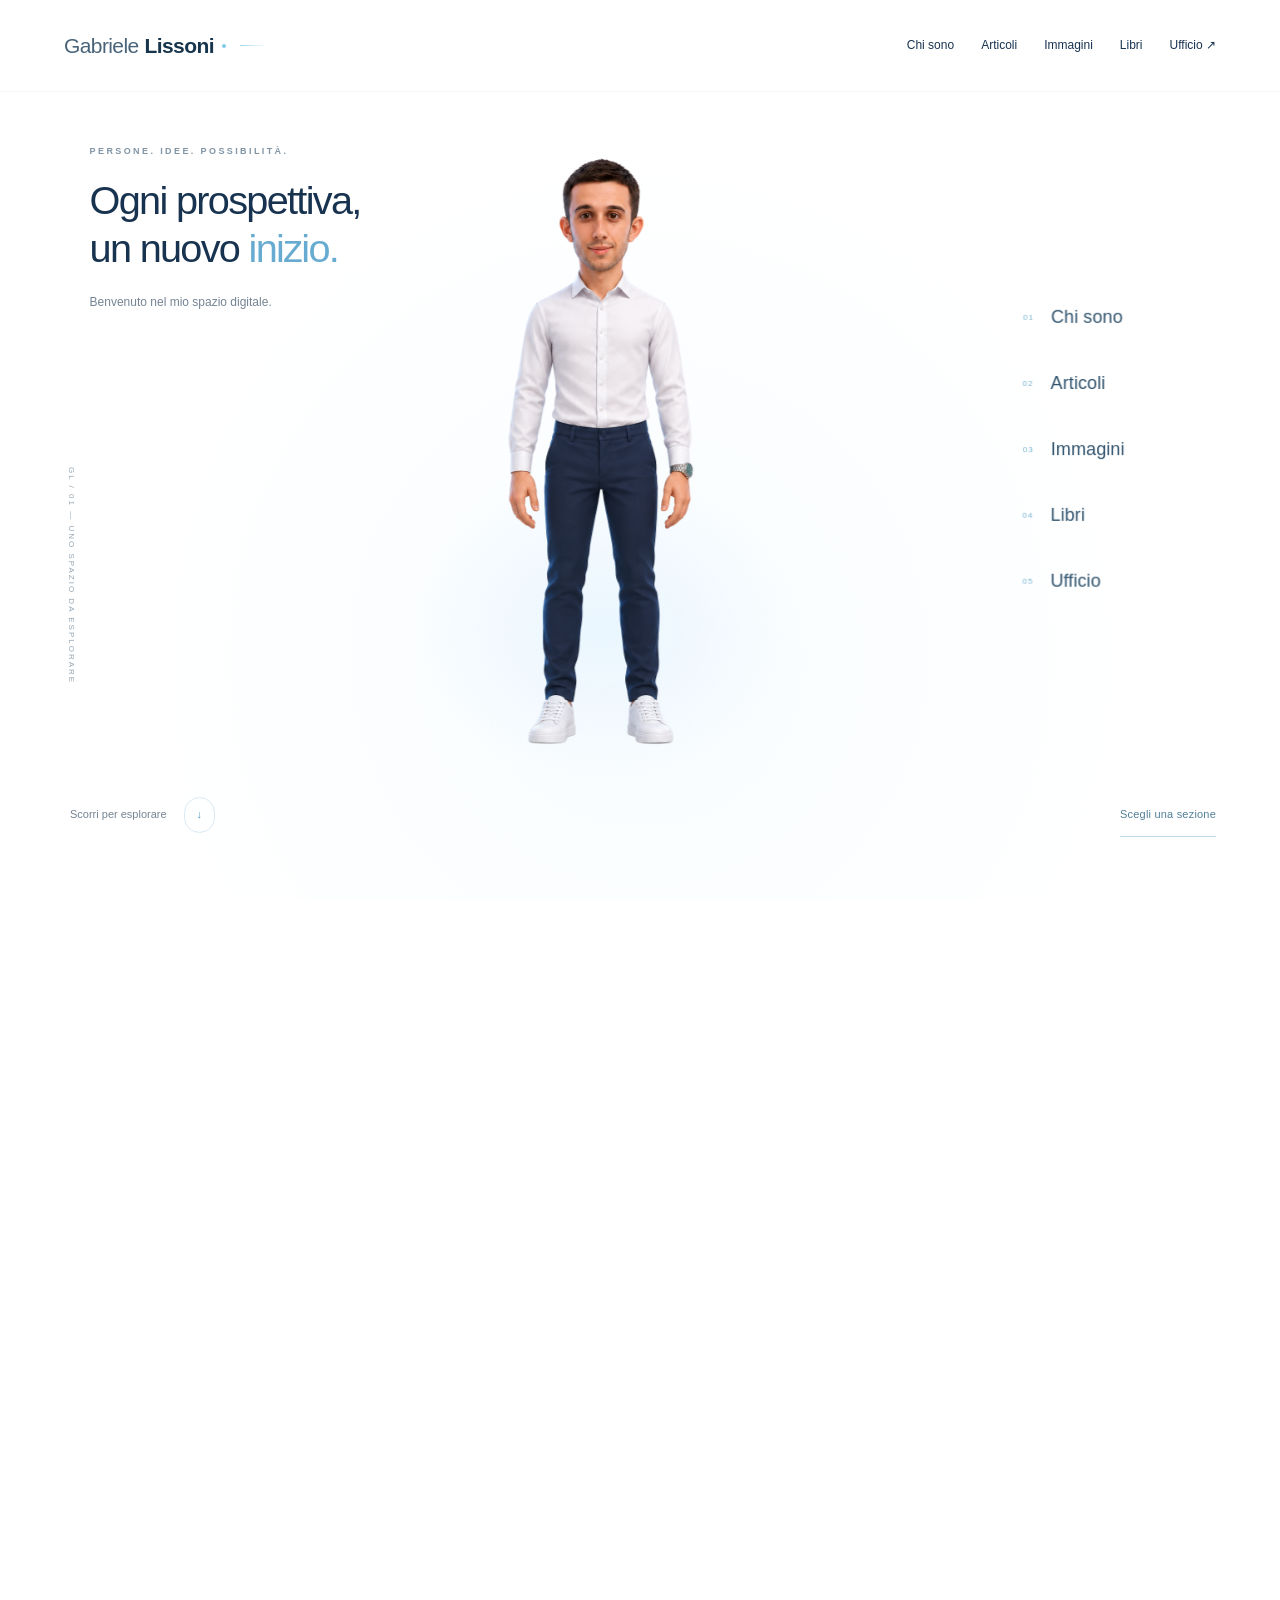
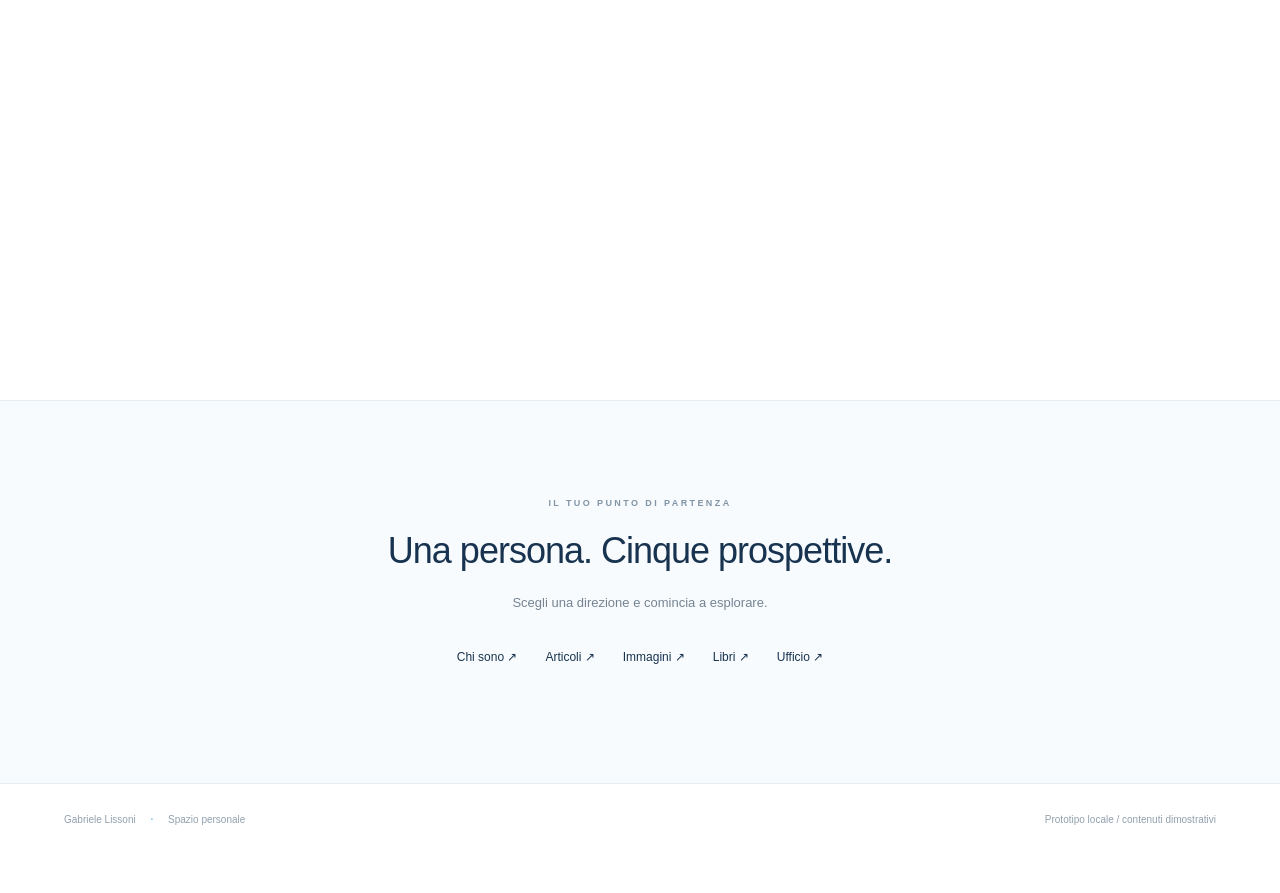
==== commit a596286a: "Add files via upload" ====
--- a/index.html
+++ b/index.html
@@ -1,4 +1,4 @@
 <!doctype html>
 <html lang="it"><head><script>if("scrollRestoration" in history)history.scrollRestoration="manual";</script><meta charset="utf-8"><meta name="viewport" content="width=device-width,initial-scale=1"><meta name="description" content="Gabriele Lissoni: persone, idee e possibilità."><title>Gabriele Lissoni — Spazio personale</title><link rel="stylesheet" href="styles.css"><link rel="stylesheet" href="office.css"><link rel="stylesheet" href="rotation.css"><link rel="stylesheet" href="brand.css"><link rel="stylesheet" href="about.css"><script src="rotation.js" defer></script><script src="office.js" defer></script><script src="about.js" defer></script><script src="script.js" defer></script></head><body>
 <a class="skip" href="#page">Vai al contenuto</a><header><a class="identity" href="#home" aria-label="Gabriele Lissoni, homepage"><span class="wordmark"><span>Gabriele</span><strong>Lissoni</strong><i aria-hidden="true"></i></span></a><button class="menu-toggle" aria-expanded="false" aria-controls="site-nav">Esplora ＋</button><nav id="site-nav" aria-label="Menu principale"><a href="#chi-sono">Chi sono</a><a href="#articoli">Articoli</a><a href="#immagini">Immagini</a><a href="#libri">Libri</a><a href="#ufficio">Ufficio ↗</a></nav></header>
-<main id="page"><div id="home-view"><section class="scroll-story" aria-label="Esplorazione dello spazio personale"><div class="scene"><div class="scene-title"><p class="eyebrow">PERSONE. IDEE. POSSIBILITÀ.</p><h1>Ogni prospettiva,<br>un nuovo <em>inizio.</em></h1><p class="subtle">Benvenuto nel mio spazio digitale.</p></div><div class="coordinate">GL / 01 — UNO SPAZIO DA ESPLORARE</div><div class="avatar-stage"><div class="halo"></div><img id="avatar-reference" src="avatar.png" alt="Avatar di Gabriele a figura intera, con le braccia aperte"><canvas id="avatar-canvas" hidden aria-label="Modello 3D stilizzato dimostrativo ruotabile con lo scroll"></canvas><div class="platform"></div></div><nav class="orbit" aria-label="Esplora le sezioni"><a href="#chi-sono" class="orbit-item item-0"><span>01</span>Chi sono<i>↗</i></a><a href="#articoli" class="orbit-item item-1"><span>02</span>Articoli<i>↗</i></a><a href="#immagini" class="orbit-item item-2"><span>03</span>Immagini<i>↗</i></a><a href="#libri" class="orbit-item item-3"><span>04</span>Libri<i>↗</i></a><a href="#ufficio" class="orbit-item item-4"><span>05</span>Ufficio<i>↗</i></a></nav><div class="scene-bottom"><button id="scroll-next" class="scroll-hint">Scorri per esplorare <span>↓</span></button><button id="view-toggle" aria-pressed="false">Prova studio 3D ↗</button></div><p class="mode-caption" id="mode-caption">Avatar di riferimento · vista frontale</p></div></section><section class="journey-end"><p class="eyebrow">IL TUO PUNTO DI PARTENZA</p><h2>Una persona. Cinque prospettive.</h2><p>Scegli una direzione e comincia a esplorare.</p><div class="end-links"><a href="#chi-sono">Chi sono ↗</a><a href="#articoli">Articoli ↗</a><a href="#immagini">Immagini ↗</a><a href="#libri">Libri ↗</a><a href="#ufficio">Ufficio ↗</a></div></section></div><section id="inner-view" class="inner-view" hidden><a class="back" href="#home">← Torna allo spazio</a><div id="page-content"></div></section></main><footer><span>Gabriele Lissoni <b>·</b> Spazio personale</span><span>Prototipo locale / contenuti dimostrativi</span></footer><div class="preview-tools" aria-label="Stati del prototipo"><span>ANTEPRIME</span><button data-preview="0">Inizio</button><button data-preview="0.5">Intermedio</button><button data-preview="1">Finale</button><button id="mobile-preview" aria-pressed="false">Mobile</button></div><noscript>Attiva JavaScript per esplorare le pagine e le schede del prototipo.</noscript></body></html>
+<main id="page"><div id="home-view"><section class="scroll-story" aria-label="Esplorazione dello spazio personale"><div class="scene"><div class="scene-title"><p class="eyebrow">PERSONE. IDEE. POSSIBILITÀ.</p><h1>Ogni prospettiva,<br>un nuovo <em>inizio.</em></h1><p class="subtle">Benvenuto nel mio spazio digitale.</p></div><div class="coordinate">GL / 01 — UNO SPAZIO DA ESPLORARE</div><div class="avatar-stage"><div class="halo"></div><img id="avatar-reference" src="avatar.png" alt="Avatar di Gabriele a figura intera, con le braccia aperte"><canvas id="avatar-canvas" hidden aria-label="Modello 3D stilizzato dimostrativo ruotabile con lo scroll"></canvas><div class="platform"></div></div><nav class="orbit" aria-label="Esplora le sezioni"><a href="#chi-sono" class="orbit-item item-0"><span>01</span>Chi sono<i>↗</i></a><a href="#articoli" class="orbit-item item-1"><span>02</span>Articoli<i>↗</i></a><a href="#immagini" class="orbit-item item-2"><span>03</span>Immagini<i>↗</i></a><a href="#libri" class="orbit-item item-3"><span>04</span>Libri<i>↗</i></a><a href="#ufficio" class="orbit-item item-4"><span>05</span>Ufficio<i>↗</i></a></nav><div class="scene-bottom"><button id="scroll-next" class="scroll-hint">Scorri per esplorare <span>↓</span></button><button id="explore-now" class="explore-now" type="button">Esplora subito</button></div><p class="mode-caption" id="mode-caption"></p></div></section><section class="journey-end"><p class="eyebrow">IL TUO PUNTO DI PARTENZA</p><h2>Una persona. Cinque prospettive.</h2><p>Scegli una direzione e comincia a esplorare.</p><div class="end-links"><a href="#chi-sono">Chi sono ↗</a><a href="#articoli">Articoli ↗</a><a href="#immagini">Immagini ↗</a><a href="#libri">Libri ↗</a><a href="#ufficio">Ufficio ↗</a></div></section></div><section id="inner-view" class="inner-view" hidden><a class="back" href="#home">← Torna allo spazio</a><div id="page-content"></div></section></main><footer><span>Gabriele Lissoni <b>·</b> Spazio personale</span><span>Prototipo locale / contenuti dimostrativi</span></footer><noscript>Attiva JavaScript per esplorare le pagine e le schede del prototipo.</noscript></body></html>
--- a/rotation.css
+++ b/rotation.css
@@ -1,10 +1,14 @@
-.image-rotation .scroll-story{height:650vh}.image-rotation .avatar-stage{inset:15% 29% 14% 23%}.rotation-stack{height:100%;aspect-ratio:2/3;position:relative;z-index:2;flex-shrink:0;mix-blend-mode:multiply}.avatar-stage .rotation-frame{position:absolute;inset:0;display:block;width:100%;height:100%;max-width:none;object-fit:fill;will-change:opacity;mix-blend-mode:normal;pointer-events:none}.image-rotation .platform{width:40%;bottom:1%;height:5%;transform:translateY(-25%)}.image-rotation .orbit-item{min-width:0;margin:0;padding:13px 15px;font-size:16px;gap:12px;transform:translateY(5px);transition:opacity .2s,transform .25s,border-color .2s,background .2s;will-change:left,top,opacity;z-index:5}.image-rotation .orbit-item.revealed{transform:none}.image-rotation .orbit-item:not(.collected){border-color:#a8d6ee;background:#f5fbffff;box-shadow:0 5px 25px #4f97c51a}.image-rotation .orbit-item.collected{box-shadow:0 4px 18px #32608b06}.image-rotation .scene-title{z-index:3}.image-rotation .mode-caption{font-variant-numeric:tabular-nums}.mobile-sim.image-rotation .avatar-stage{inset:27% 23% 19% 0}.mobile-sim.image-rotation .orbit-item{font-size:12px;gap:7px;padding:9px 10px}.mobile-sim.image-rotation .platform{width:55%;bottom:1%}@media(max-width:700px){.image-rotation .avatar-stage{inset:27% 23% 19% 0}.image-rotation .orbit-item{font-size:12px;gap:7px;padding:9px 10px}.image-rotation .platform{width:55%;bottom:1%}.image-rotation .scene-title{top:14%}.image-rotation .scene-title h1{font-size:30px}.image-rotation .scene-title .subtle{margin-top:8px}.image-rotation .scene-bottom{bottom:9%}.image-rotation .mode-caption{bottom:5%}}
-@media(prefers-reduced-motion:reduce){.image-rotation .orbit-item{transition:none}}
-
-/* Navigation labels: free typography, fixed line boxes, no cards or overflowing arrows. */
-.image-rotation .orbit .orbit-item{display:flex;align-items:center;justify-content:flex-start;box-sizing:border-box;padding:0 3px;gap:10px;border:0!important;border-radius:0;background:transparent!important;box-shadow:none!important;white-space:nowrap;line-height:1.2;font-size:18px;font-weight:400;letter-spacing:.1px;transition:color .2s;will-change:transform,opacity;overflow:hidden;visibility:visible;opacity:0;min-height:0;min-width:0}.image-rotation .orbit .orbit-item i{display:none}.image-rotation .orbit .orbit-item span{flex:0 0 18px;font-size:8px;color:#79b4d1;letter-spacing:1px}.image-rotation .orbit .orbit-item:hover{color:#298ab9}.image-rotation .orbit .orbit-item:after{content:"";position:absolute;bottom:3px;left:31px;width:22px;height:1px;background:#91cee8;transform:scaleX(0);transform-origin:left;transition:transform .2s}.image-rotation .orbit .orbit-item:hover:after,.image-rotation .orbit .orbit-item:focus-visible:after{transform:scaleX(1)}.mobile-sim.image-rotation .orbit .orbit-item{font-size:13px;gap:6px}.mobile-sim.image-rotation .orbit .orbit-item span{flex-basis:16px}@media(max-width:700px){.image-rotation .orbit .orbit-item{font-size:13px;gap:6px}.image-rotation .orbit .orbit-item span{flex-basis:16px}}
+.image-rotation .scroll-story{height:650vh}.image-rotation .avatar-stage{inset:15% 29% 14% 23%}.rotation-stack{height:100%;aspect-ratio:2/3;position:relative;z-index:2;flex-shrink:0;mix-blend-mode:multiply}.avatar-stage .rotation-frame{position:absolute;inset:0;display:block;width:100%;height:100%;max-width:none;object-fit:fill;will-change:opacity;mix-blend-mode:normal;pointer-events:none}.image-rotation .platform{width:40%;bottom:1%;height:5%;transform:translateY(-25%)}.image-rotation .orbit-item{min-width:0;margin:0;padding:13px 15px;font-size:16px;gap:12px;transform:translateY(5px);transition:opacity .2s,transform .25s,border-color .2s,background .2s;will-change:left,top,opacity;z-index:5}.image-rotation .orbit-item.revealed{transform:none}.image-rotation .orbit-item:not(.collected){border-color:#a8d6ee;background:#f5fbffff;box-shadow:0 5px 25px #4f97c51a}.image-rotation .orbit-item.collected{box-shadow:0 4px 18px #32608b06}.image-rotation .scene-title{z-index:3}.image-rotation .mode-caption{font-variant-numeric:tabular-nums}.mobile-sim.image-rotation .avatar-stage{inset:27% 23% 19% 0}.mobile-sim.image-rotation .orbit-item{font-size:12px;gap:7px;padding:9px 10px}.mobile-sim.image-rotation .platform{width:55%;bottom:1%}@media(max-width:700px){.image-rotation .avatar-stage{inset:27% 23% 19% 0}.image-rotation .orbit-item{font-size:12px;gap:7px;padding:9px 10px}.image-rotation .platform{width:55%;bottom:1%}.image-rotation .scene-title{top:14%}.image-rotation .scene-title h1{font-size:30px}.image-rotation .scene-title .subtle{margin-top:8px}.image-rotation .scene-bottom{bottom:9%}.image-rotation .mode-caption{bottom:5%}}
+@media(prefers-reduced-motion:reduce){.image-rotation .orbit-item{transition:none}}
 
-
-/* No platform or luminous ring beneath the avatar. */
-.image-rotation .avatar-stage .platform{display:none}
+/* Navigation labels: free typography, fixed line boxes, no cards or overflowing arrows. */
+.image-rotation .orbit .orbit-item{display:flex;align-items:center;justify-content:flex-start;box-sizing:border-box;padding:0 3px;gap:10px;border:0!important;border-radius:0;background:transparent!important;box-shadow:none!important;white-space:nowrap;line-height:1.2;font-size:18px;font-weight:400;letter-spacing:.1px;transition:color .2s;will-change:transform,opacity;overflow:hidden;visibility:visible;opacity:0;min-height:0;min-width:0}.image-rotation .orbit .orbit-item i{display:none}.image-rotation .orbit .orbit-item span{flex:0 0 18px;font-size:8px;color:#79b4d1;letter-spacing:1px}.image-rotation .orbit .orbit-item:hover{color:#298ab9}.image-rotation .orbit .orbit-item:after{content:"";position:absolute;bottom:3px;left:31px;width:22px;height:1px;background:#91cee8;transform:scaleX(0);transform-origin:left;transition:transform .2s}.image-rotation .orbit .orbit-item:hover:after,.image-rotation .orbit .orbit-item:focus-visible:after{transform:scaleX(1)}.mobile-sim.image-rotation .orbit .orbit-item{font-size:13px;gap:6px}.mobile-sim.image-rotation .orbit .orbit-item span{flex-basis:16px}@media(max-width:700px){.image-rotation .orbit .orbit-item{font-size:13px;gap:6px}.image-rotation .orbit .orbit-item span{flex-basis:16px}}
 
+
+/* No platform or luminous ring beneath the avatar. */
+.image-rotation .avatar-stage .platform{display:none}
+
+
+/* Visitor-facing journey: short scroll, a point before each label, and a direct route. */
+.image-rotation .scroll-story{height:400svh}.image-rotation .orbit .orbit-item.collected{color:#637f93}.image-rotation .orbit .orbit-item.latest{color:#153b58;font-weight:600}.image-rotation .orbit .orbit-item.latest span{color:#319bc6}.image-rotation .orbit .orbit-item:hover,.image-rotation .orbit .orbit-item:focus-visible{color:#1d82af}.image-rotation .journey-complete .orbit .orbit-item{color:#31546e;font-weight:400}.explore-now{border:0;border-bottom:1px solid #b9d8e9;border-radius:0;background:transparent;padding:8px 0;color:#527f99;font-size:11px;letter-spacing:.2px;transition:color .2s,border-color .2s}.explore-now:hover{color:#196f99;border-color:#65b9dd}.scene-bottom .scroll-hint{min-height:44px}.scene-bottom .explore-now{min-height:44px}.mobile-sim.image-rotation .scroll-story{height:360svh}.mobile-sim .orbit .orbit-item{min-height:44px!important}@media(max-width:700px){.image-rotation .scroll-story{height:360svh}.image-rotation .orbit .orbit-item{min-height:44px!important}.explore-now{font-size:11px}}
+
--- a/about.css
+++ b/about.css
@@ -1,5 +1,6 @@
 /* All rules are limited to this page, including the mobile preview. */
-.about-page{max-width:1100px;margin:auto;container-type:inline-size}
+.about-viewport{width:100%;max-width:1100px;margin:auto;position:relative;visibility:hidden}
+.about-page{width:1100px;max-width:none;margin:0;container-type:inline-size;transform-origin:top left;display:flow-root}
 .about-page .about-top{display:flex;justify-content:space-between;align-items:center;gap:20px;margin-bottom:38px}
 .about-page .about-top .eyebrow{margin:0}
 .about-page .about-language{display:flex;border:1px solid var(--line);border-radius:30px;padding:4px;flex-shrink:0}
@@ -47,31 +48,18 @@
 .about-page .about-download-links a:hover{box-shadow:0 5px 15px #18334f20}
 .about-page .about-contact{font-size:11px;color:#39718f;text-decoration:underline;text-underline-offset:4px}
 .about-page .about-presenting{width:150px;height:210px}
-@container(max-width:650px){
-.about-page .about-hero{grid-template-columns:1fr;gap:10px;padding-bottom:35px}
-.about-page .about-hero-art{min-height:190px}
-.about-page .about-hello{height:195px;width:160px}
-.about-page .about-art-label{bottom:-10px}
-.about-page .about-section{padding:36px 0}
-.about-page .about-job{grid-template-columns:1fr;gap:0;padding:24px 0}
-.about-page .about-skill-grid,.about-page .about-education,.about-page .about-training{grid-template-columns:1fr;gap:20px}
-.about-page .about-skill-grid article{padding:22px}
-.about-page .about-thinking{width:72px;height:115px;margin:0;flex-shrink:0}
-.about-page .about-section-title h2{font-size:26px}
-.about-page .about-download{padding:25px;grid-template-columns:1fr;gap:5px}
-.about-page .about-presenting{height:130px;width:100px;justify-self:end}
-.about-page .about-top{gap:10px}
-.about-page .about-top .eyebrow{font-size:8px;letter-spacing:1px}
-.about-page .about-language button{padding:6px 11px}
-}
-/* Career illustrations occupy their own space; the seated figure rests on the copy rule. */
-.about-page .about-job{grid-template-columns:210px minmax(0,1fr);gap:40px;align-items:start;padding:35px 0}
+
+/* Career illustrations stay inside each experience; the Tenova figure closes the description at the right. */
+.about-page .about-job{grid-template-columns:24% minmax(0,1fr);gap:32px;align-items:start;padding:40px 0}
 .about-page .about-job-margin{min-width:0}
-.about-page .about-career-scene{width:175px;height:175px;margin:18px auto 0}
-.about-page .about-job-copy{position:relative;min-width:0}
-.about-page .about-job-1{padding-top:55px;min-height:250px}
-.about-page .about-job-1 .about-job-copy{border-top:1px solid #bedfee;padding-top:25px;padding-right:155px;min-height:210px}
-.about-page .about-seated{position:absolute;width:135px;height:auto;max-width:none;right:4px;top:-119px;z-index:1;mix-blend-mode:multiply;pointer-events:none}
+.about-page .about-career-scene{width:210px;height:210px;max-width:100%;margin:18px auto 0}
+.about-page .about-job-copy{position:relative;min-width:0;display:flow-root}
+.about-page .about-job-1{padding-top:35px;padding-bottom:40px}
+.about-page .about-job-1 .about-job-margin{padding-top:45px}
+.about-page .about-job-1 .about-job-copy{padding-top:45px;min-height:0}
+.about-page .about-job-heading{position:relative}
+.about-page .about-job-1 .about-company{margin-bottom:12px}
+.about-page .about-seated{float:right;position:static;width:245px;height:auto;max-width:42%;margin:-45px 0 8px 20px;transform:translateX(-95px);mix-blend-mode:normal;pointer-events:none}
 .about-page .about-education{gap:28px;align-items:stretch;margin-top:45px}
 .about-page .about-education article{display:flex;flex-direction:column;min-width:0}
 .about-page .about-degree-art{height:150px;display:flex;align-items:flex-end;justify-content:center;padding-bottom:0}
@@ -79,17 +67,7 @@
 .about-page .about-degree-art-0 .about-degree-avatar{width:100%;height:auto;max-height:150px;mix-blend-mode:normal;transform:translateY(2px)}
 .about-page .about-degree-copy{border-top:1px solid #bedfee;padding-top:20px;flex:1}
 .about-page .about-degree-copy>p:last-child{font-size:12px}
-@container(max-width:650px){
-.about-page .about-job{grid-template-columns:1fr;gap:14px;padding:28px 0}
-.about-page .about-job-margin{display:flex;justify-content:space-between;gap:20px;align-items:center}
-.about-page .about-career-scene{width:105px;height:105px;margin:0;flex-shrink:0}
-.about-page .about-job-1{padding-top:30px}
-.about-page .about-job-1 .about-job-margin{min-height:80px;align-items:flex-start}
-.about-page .about-job-1 .about-job-copy{padding-right:0;padding-top:92px;min-height:0}
-.about-page .about-seated{width:108px;right:10px;top:-95px}
-.about-page .about-education{gap:28px;margin-top:15px}
-.about-page .about-degree-art{height:130px;justify-content:flex-start}
-.about-page .about-degree-avatar{width:130px;height:130px}
-.about-page .about-degree-art-0 .about-degree-avatar{width:275px;max-width:100%;max-height:130px}
-}
 
+
+
+
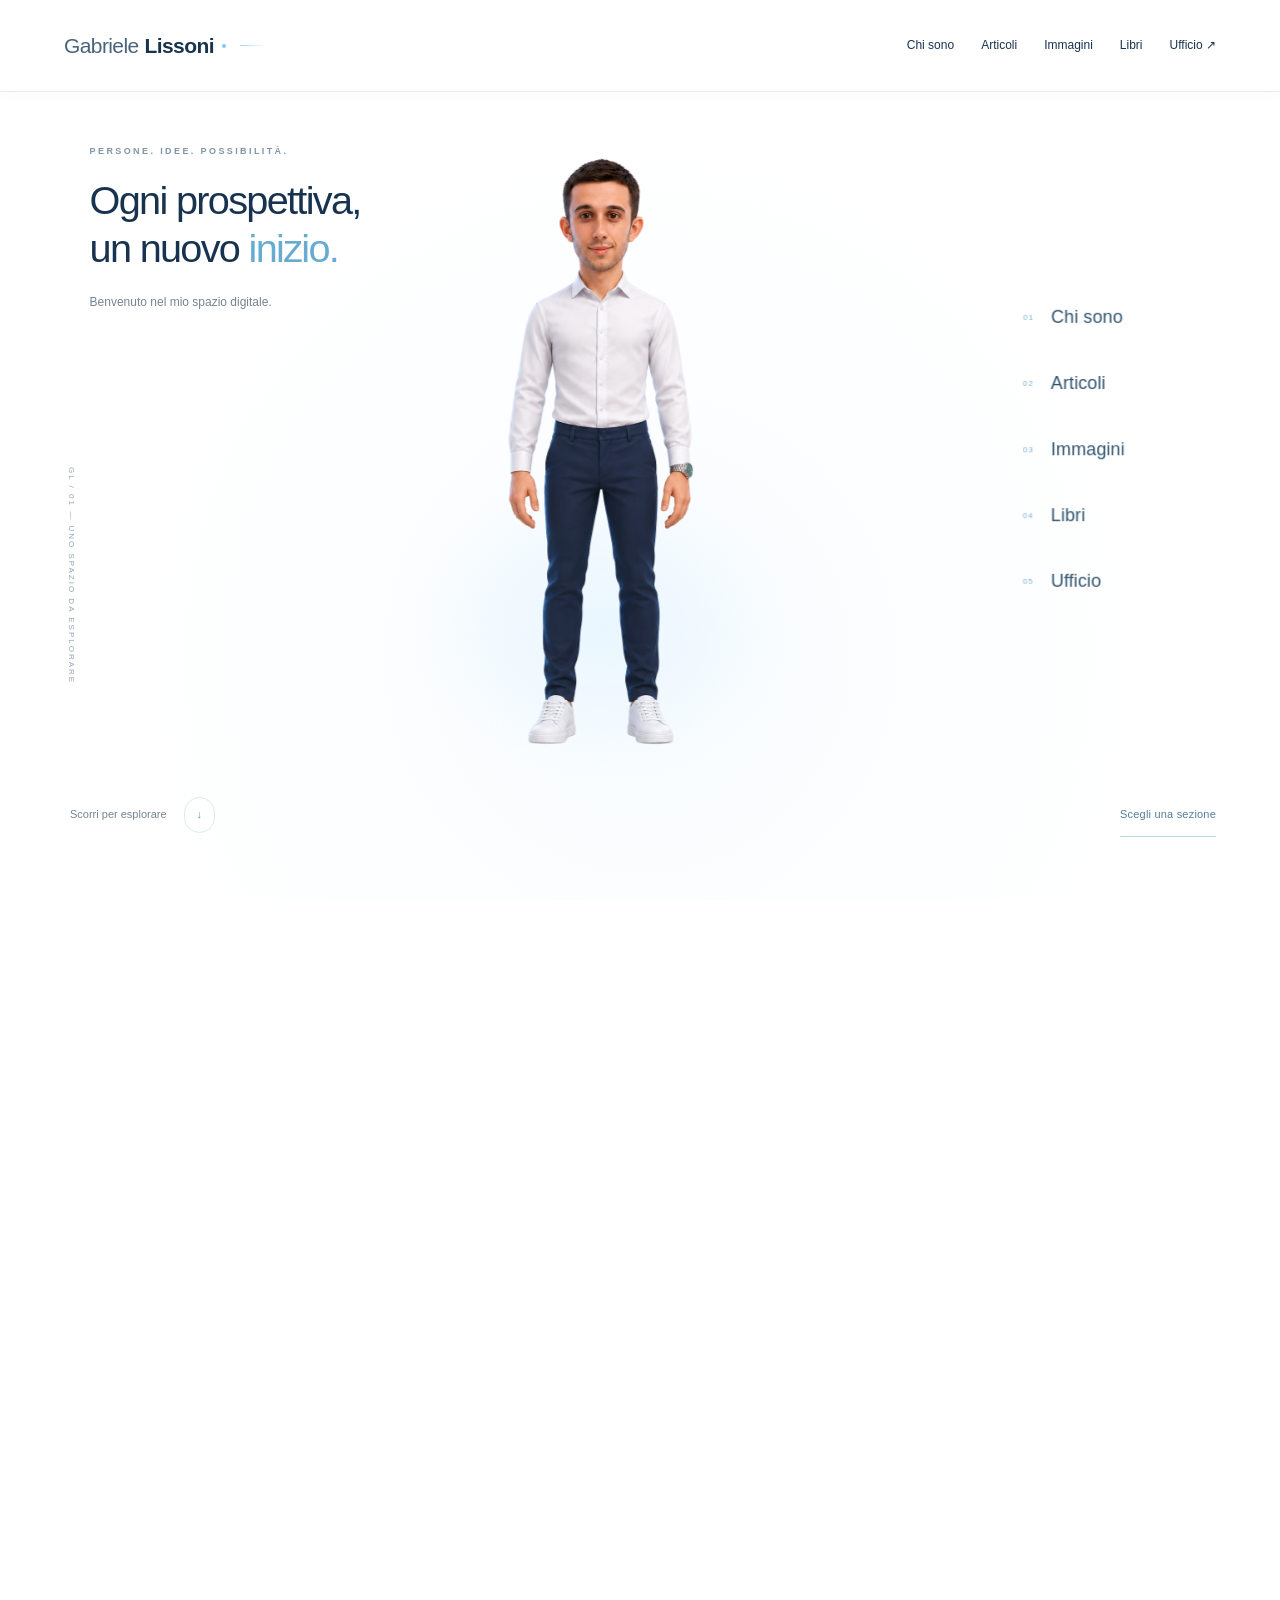
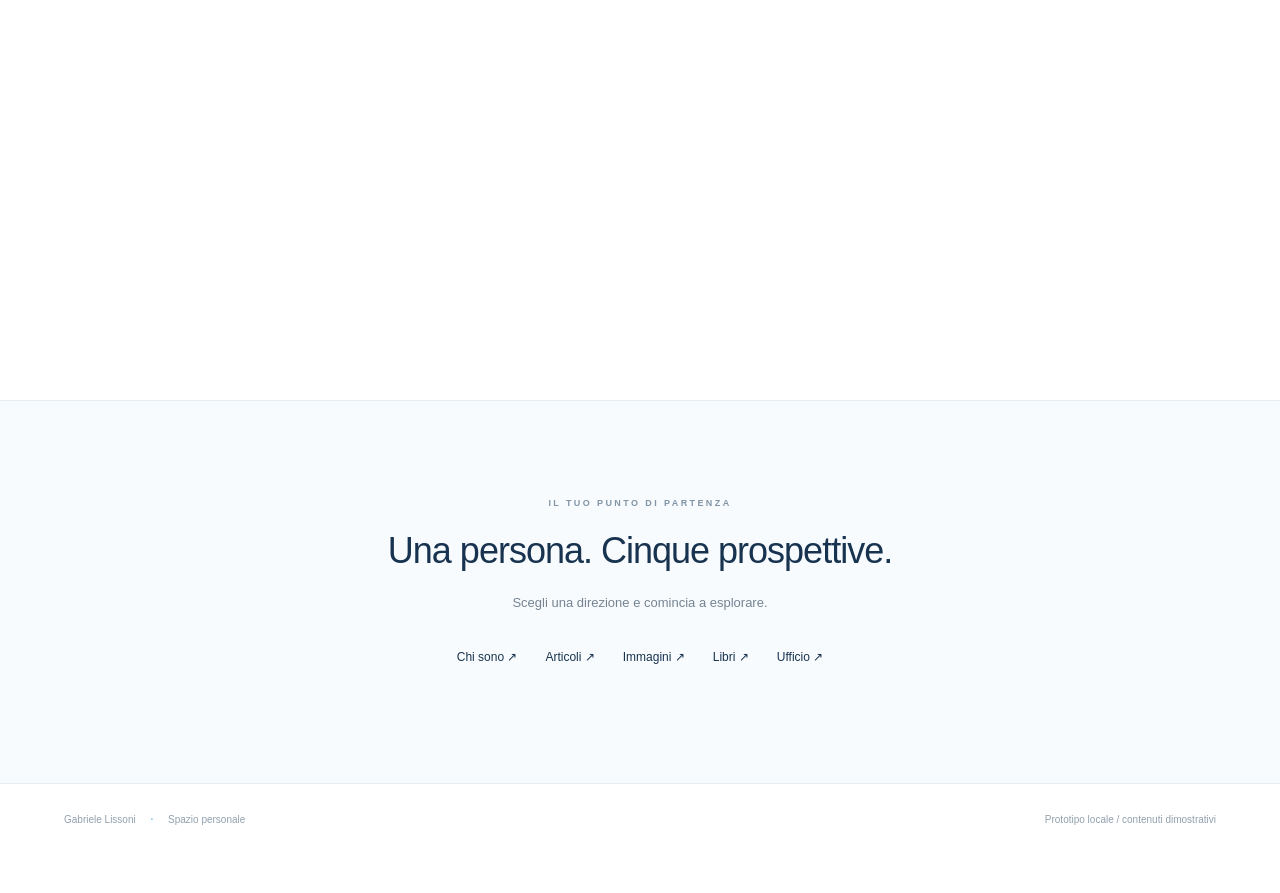
==== commit afca5a34: "Add files via upload" ====
--- a/index.html
+++ b/index.html
@@ -1,4 +1,4 @@
 <!doctype html>
-<html lang="it"><head><script>if("scrollRestoration" in history)history.scrollRestoration="manual";</script><meta charset="utf-8"><meta name="viewport" content="width=device-width,initial-scale=1"><meta name="description" content="Gabriele Lissoni: persone, idee e possibilità."><title>Gabriele Lissoni — Spazio personale</title><link rel="stylesheet" href="styles.css"><link rel="stylesheet" href="office.css"><link rel="stylesheet" href="rotation.css"><link rel="stylesheet" href="brand.css"><link rel="stylesheet" href="about.css"><script src="rotation.js" defer></script><script src="office.js" defer></script><script src="about.js" defer></script><script src="script.js" defer></script></head><body>
+<html lang="it"><head><script>if("scrollRestoration" in history)history.scrollRestoration="manual";</script><meta charset="utf-8"><meta name="viewport" content="width=device-width,initial-scale=1"><meta name="description" content="Gabriele Lissoni: persone, idee e possibilità."><title>Gabriele Lissoni — Spazio personale</title><link rel="stylesheet" href="styles.css?v=20d7b9142cf66d44"><link rel="stylesheet" href="office.css?v=20d7b9142cf66d44"><link rel="stylesheet" href="rotation.css?v=20d7b9142cf66d44"><link rel="stylesheet" href="brand.css?v=20d7b9142cf66d44"><link rel="stylesheet" href="about.css?v=20d7b9142cf66d44"><script src="rotation.js?v=20d7b9142cf66d44" defer></script><script src="office.js?v=20d7b9142cf66d44" defer></script><script src="about.js?v=20d7b9142cf66d44" defer></script><script src="script.js?v=20d7b9142cf66d44" defer></script></head><body>
 <a class="skip" href="#page">Vai al contenuto</a><header><a class="identity" href="#home" aria-label="Gabriele Lissoni, homepage"><span class="wordmark"><span>Gabriele</span><strong>Lissoni</strong><i aria-hidden="true"></i></span></a><button class="menu-toggle" aria-expanded="false" aria-controls="site-nav">Esplora ＋</button><nav id="site-nav" aria-label="Menu principale"><a href="#chi-sono">Chi sono</a><a href="#articoli">Articoli</a><a href="#immagini">Immagini</a><a href="#libri">Libri</a><a href="#ufficio">Ufficio ↗</a></nav></header>
-<main id="page"><div id="home-view"><section class="scroll-story" aria-label="Esplorazione dello spazio personale"><div class="scene"><div class="scene-title"><p class="eyebrow">PERSONE. IDEE. POSSIBILITÀ.</p><h1>Ogni prospettiva,<br>un nuovo <em>inizio.</em></h1><p class="subtle">Benvenuto nel mio spazio digitale.</p></div><div class="coordinate">GL / 01 — UNO SPAZIO DA ESPLORARE</div><div class="avatar-stage"><div class="halo"></div><img id="avatar-reference" src="avatar.png" alt="Avatar di Gabriele a figura intera, con le braccia aperte"><canvas id="avatar-canvas" hidden aria-label="Modello 3D stilizzato dimostrativo ruotabile con lo scroll"></canvas><div class="platform"></div></div><nav class="orbit" aria-label="Esplora le sezioni"><a href="#chi-sono" class="orbit-item item-0"><span>01</span>Chi sono<i>↗</i></a><a href="#articoli" class="orbit-item item-1"><span>02</span>Articoli<i>↗</i></a><a href="#immagini" class="orbit-item item-2"><span>03</span>Immagini<i>↗</i></a><a href="#libri" class="orbit-item item-3"><span>04</span>Libri<i>↗</i></a><a href="#ufficio" class="orbit-item item-4"><span>05</span>Ufficio<i>↗</i></a></nav><div class="scene-bottom"><button id="scroll-next" class="scroll-hint">Scorri per esplorare <span>↓</span></button><button id="explore-now" class="explore-now" type="button">Esplora subito</button></div><p class="mode-caption" id="mode-caption"></p></div></section><section class="journey-end"><p class="eyebrow">IL TUO PUNTO DI PARTENZA</p><h2>Una persona. Cinque prospettive.</h2><p>Scegli una direzione e comincia a esplorare.</p><div class="end-links"><a href="#chi-sono">Chi sono ↗</a><a href="#articoli">Articoli ↗</a><a href="#immagini">Immagini ↗</a><a href="#libri">Libri ↗</a><a href="#ufficio">Ufficio ↗</a></div></section></div><section id="inner-view" class="inner-view" hidden><a class="back" href="#home">← Torna allo spazio</a><div id="page-content"></div></section></main><footer><span>Gabriele Lissoni <b>·</b> Spazio personale</span><span>Prototipo locale / contenuti dimostrativi</span></footer><noscript>Attiva JavaScript per esplorare le pagine e le schede del prototipo.</noscript></body></html>
+<main id="page"><div id="home-view"><section class="scroll-story" aria-label="Esplorazione dello spazio personale"><div class="scene"><div class="scene-title"><p class="eyebrow">PERSONE. IDEE. POSSIBILITÀ.</p><h1>Ogni prospettiva,<br>un nuovo <em>inizio.</em></h1><p class="subtle">Benvenuto nel mio spazio digitale.</p></div><div class="coordinate">GL / 01 — UNO SPAZIO DA ESPLORARE</div><div class="avatar-stage"><div class="halo"></div><img id="avatar-reference" src="avatar.png?v=20d7b9142cf66d44" alt="Avatar di Gabriele a figura intera, con le braccia aperte"><canvas id="avatar-canvas" hidden aria-label="Modello 3D stilizzato dimostrativo ruotabile con lo scroll"></canvas><div class="platform"></div></div><nav class="orbit" aria-label="Esplora le sezioni"><a href="#chi-sono" class="orbit-item item-0"><span>01</span>Chi sono<i>↗</i></a><a href="#articoli" class="orbit-item item-1"><span>02</span>Articoli<i>↗</i></a><a href="#immagini" class="orbit-item item-2"><span>03</span>Immagini<i>↗</i></a><a href="#libri" class="orbit-item item-3"><span>04</span>Libri<i>↗</i></a><a href="#ufficio" class="orbit-item item-4"><span>05</span>Ufficio<i>↗</i></a></nav><div class="scene-bottom"><button id="scroll-next" class="scroll-hint">Scorri per esplorare <span>↓</span></button><button id="explore-now" class="explore-now" type="button">Esplora subito</button></div><p class="mode-caption" id="mode-caption"></p></div></section><section class="journey-end"><p class="eyebrow">IL TUO PUNTO DI PARTENZA</p><h2>Una persona. Cinque prospettive.</h2><p>Scegli una direzione e comincia a esplorare.</p><div class="end-links"><a href="#chi-sono">Chi sono ↗</a><a href="#articoli">Articoli ↗</a><a href="#immagini">Immagini ↗</a><a href="#libri">Libri ↗</a><a href="#ufficio">Ufficio ↗</a></div></section></div><section id="inner-view" class="inner-view" hidden><a class="back" href="#home">← Torna allo spazio</a><div id="page-content"></div></section></main><footer><span>Gabriele Lissoni <b>·</b> Spazio personale</span><span>Prototipo locale / contenuti dimostrativi</span></footer><noscript>Attiva JavaScript per esplorare le pagine e le schede del prototipo.</noscript></body></html>
--- a/styles.css
+++ b/styles.css
@@ -1,2 +1,2 @@
-:root{--ink:#18334f;--muted:#758493;--blue:#67bfe5;--line:#e5edf3;--ice:#eef8fe}*{box-sizing:border-box}html{scroll-behavior:smooth}body{margin:0;color:var(--ink);font:14px/1.6 'Segoe UI',Arial,sans-serif;background:#fff}button,a{-webkit-tap-highlight-color:transparent}button{font:inherit;cursor:pointer}a{color:inherit;text-decoration:none}button:focus-visible,a:focus-visible{outline:2px solid #2988b6;outline-offset:5px}[hidden]{display:none!important}header{height:92px;position:absolute;top:0;width:100%;padding:0 5%;display:flex;justify-content:space-between;align-items:center;z-index:20;border-bottom:1px solid #edf2f580}.identity{display:flex;gap:19px;align-items:center;font-weight:500;letter-spacing:.2px}.mark{font-size:34px;font-weight:300;letter-spacing:-4px}.mark span{color:var(--blue)}header nav{display:flex;gap:27px;font-size:12px}header nav a:hover,header nav a.active{color:#2c9bce}.menu-toggle{display:none}.skip{position:fixed;top:-100px;z-index:100;background:white;padding:10px}.skip:focus{top:0}.scroll-story{height:550vh}.scene{height:100svh;min-height:650px;position:sticky;top:0;overflow:hidden;background:radial-gradient(ellipse at 50% 73%,#edf7fd66,transparent 58%),#fff}.scene-title{position:absolute;top:16%;left:7%;z-index:4;pointer-events:none;transition:opacity .4s}.eyebrow{font-size:9px;letter-spacing:2.4px;font-weight:600;color:#8195a6;margin:0 0 19px}h1{font-size:clamp(30px,3.1vw,49px);line-height:1.2;font-weight:300;letter-spacing:-1.7px;margin:0 0 20px}h1 em{font-style:normal;color:#67abd0}.subtle{font-size:12px;color:var(--muted)}.avatar-stage{position:absolute;inset:15% 17% 14%;display:flex;justify-content:center;align-items:center;isolation:isolate}.avatar-stage img{height:100%;max-width:100%;object-fit:contain;mix-blend-mode:multiply;z-index:2;position:relative}.avatar-stage canvas{height:100%;width:100%;z-index:2}.halo{position:absolute;bottom:-2%;width:65%;height:50%;background:radial-gradient(ellipse,#d4edff66,transparent 67%);z-index:0}.platform{position:absolute;width:46%;height:7%;border:1px solid #bfe4f6;border-radius:50%;bottom:.5%;background:linear-gradient(180deg,#fff,#f5faff);box-shadow:0 0 19px #b0ddfa4a,0 19px 30px #18334f14;z-index:1}.coordinate{position:absolute;left:5%;bottom:24%;writing-mode:vertical-rl;font-size:8px;letter-spacing:2px;color:#94a5b3}.scene-bottom{position:absolute;bottom:7%;left:5%;right:5%;display:flex;justify-content:space-between;align-items:center;z-index:6}.scroll-hint{background:none;border:0;color:var(--muted);font-size:11px;display:flex;gap:17px;align-items:center}.scroll-hint span{border:1px solid #d9e9f4;border-radius:20px;padding:8px 12px;color:#589dc2}.progress{display:flex;align-items:center;gap:12px;font-size:9px;color:#8c9dac;font-variant-numeric:tabular-nums}.progress>div{width:100px;height:2px;background:#e6eff4}.progress i{display:block;height:100%;width:0;background:#79bddf}#view-toggle{border:0;background:none;color:#6a8ca3;font-size:10px}.mode-caption{position:absolute;bottom:2%;width:100%;text-align:center;font-size:9px;color:#8b9bab;letter-spacing:.4px}.orbit{position:absolute;inset:0;z-index:5;pointer-events:none}.orbit-item{position:absolute;display:flex;align-items:center;gap:16px;min-width:190px;padding:14px 20px;background:#ffffffed;box-shadow:0 8px 36px #32608b08;border:1px solid #e2edf4;border-radius:4px;opacity:0;visibility:hidden;pointer-events:none;transform:translateX(var(--entry,20px));transition:opacity .45s,transform .65s cubic-bezier(.2,.7,.2,1),top .65s,left .65s,right .65s;font-size:17px;font-weight:400}.orbit-item.revealed{opacity:1;visibility:visible;pointer-events:auto;transform:translateX(0)}.orbit-item:hover{background:#f3faff;border-color:#a6d9f1;box-shadow:0 8px 25px #4189bb13}.orbit-item span{font-size:8px;color:#68b7df;letter-spacing:1px}.orbit-item i{font-style:normal;margin-left:auto;color:#77b8d9;font-size:14px}.item-0{left:69%;top:36%}.item-1{right:69%;top:45%;--entry:-20px}.item-2{left:69%;top:55%}.item-3{right:69%;top:64%;--entry:-20px}.item-4{left:69%;top:73%}.journey-end{text-align:center;padding:95px 24px 115px;background:#f8fbfd;border-top:1px solid var(--line)}h2{font-size:36px;letter-spacing:-1px;line-height:1.2;font-weight:300;margin:0 0 20px}.journey-end>p:not(.eyebrow){color:var(--muted);font-size:13px}.end-links{display:flex;justify-content:center;gap:28px;margin-top:35px;font-size:12px}.end-links a:hover{color:#3b9bc8}footer{padding:28px 5% 65px;display:flex;justify-content:space-between;color:#91a0ad;font-size:10px;border-top:1px solid var(--line)}footer b{color:#76c3e8;margin:0 12px}.preview-tools{position:fixed;bottom:10px;left:50%;transform:translateX(-50%);z-index:40;display:flex;align-items:center;gap:4px;background:#fffffff2;border:1px solid var(--line);padding:5px 7px;border-radius:30px;box-shadow:0 5px 25px #254d7010;white-space:nowrap}.preview-tools>span{font-size:7px;letter-spacing:1px;color:#90a0ad;margin:0 8px}.preview-tools button{border:0;background:transparent;padding:5px 11px;color:#657f93;font-size:10px;border-radius:20px}.preview-tools button:hover,.preview-tools button[aria-pressed=true]{background:var(--ice);color:var(--ink)}.inner-view{padding:135px 7% 90px;min-height:calc(100svh - 90px);max-width:1440px;margin:auto}.back{font-size:11px;color:#8296a6;display:inline-block;margin-bottom:43px}.page-head{display:flex;justify-content:space-between;align-items:end;gap:30px;margin-bottom:50px}.page-head h1{font-size:58px;margin-bottom:15px}.page-head p:not(.eyebrow){color:var(--muted);max-width:450px;font-size:14px}.demo{font-size:9px;letter-spacing:.6px;border:1px solid #daeaf3;border-radius:30px;padding:6px 12px;color:#6c96ac;white-space:nowrap}.about-layout{display:grid;grid-template-columns:1fr 1fr;gap:80px;align-items:center}.portrait{height:500px;background:#f5faff;border-radius:8px;overflow:hidden}.portrait img{height:100%;width:100%;object-fit:contain;mix-blend-mode:multiply}.about-copy h2{font-size:29px}.about-copy p{color:var(--muted);line-height:1.9}.pills{display:flex;gap:8px;flex-wrap:wrap;margin:22px 0 35px}.pills span{font-size:11px;padding:7px 15px;border:1px solid var(--line);border-radius:30px}.content-grid{display:grid;grid-template-columns:repeat(3,1fr);gap:30px}.content-card{border:1px solid var(--line);padding:23px;border-radius:6px}.content-card h2{font-size:24px;margin:18px 0 13px;letter-spacing:-.5px}.content-card p{font-size:13px;color:var(--muted)}.meta{font-size:9px;color:#7a99ae;letter-spacing:1px}.source{font-size:10px;color:#6d92aa;border-top:1px solid var(--line);padding-top:15px}.artwork{height:250px;position:relative;overflow:hidden;border-radius:4px;background:radial-gradient(ellipse at 55% 40%,#fff 15%,#c8e5f8 50%,#819db8)}.artwork:before{content:'';position:absolute;border:25px solid #ffffffb0;border-radius:50%;height:180px;width:180px;left:calc(50% - 90px);top:35px;box-shadow:15px 25px 30px #365b7c29;transform:rotateX(35deg) rotateY(30deg)}.artwork.two{background:linear-gradient(130deg,#ebf7ff,#a1bfd0)}.artwork.two:before{border-radius:10px;transform:rotate(35deg);border-width:40px}.artwork.three{background:radial-gradient(circle at 70% 20%,#fff,#dfedf4,#8cacc3)}.artwork.three:before{border-width:1px;box-shadow:20px 20px 0 #f2faff,40px 40px 0 #cde3ee;transform:rotate(-25deg)}.book-cover{height:255px;background:#f1f7fa;display:grid;place-items:center;border-radius:4px}.book-object{height:205px;width:142px;background:#1d3f5b;color:white;border-left:6px solid #16324a;padding:23px 15px;box-shadow:15px 16px 25px #203e5b20;transform:rotate(-6deg);font-size:20px;font-weight:300;line-height:1.3}.book-object small{display:block;font-size:8px;letter-spacing:1px;margin-top:45px}.book-cover.light .book-object{background:#d7e9f3;color:#284d66;border-color:#b4cfdf}.book-cover.gray .book-object{background:#788d9d;border-color:#5f7486}.office-layout{display:grid;grid-template-columns:1.5fr 1fr;gap:35px;align-items:center}.room-wrap{height:440px;position:relative;background:radial-gradient(ellipse,#edf7fe,white 68%);overflow:hidden}.room{position:absolute;left:50%;top:45%;width:340px;height:290px;transform:translate(-50%,-50%) rotateX(55deg) rotateZ(-38deg);transform-style:preserve-3d;background:linear-gradient(45deg,#e5f1fa,#fff);border:1px solid #d2e6f4;box-shadow:-20px 35px 55px #3d739b18}.wall-a,.wall-b{position:absolute;background:#f4faffd9;border:1px solid #deedf7;transform-origin:bottom}.wall-a{width:340px;height:120px;bottom:100%;transform:rotateX(-90deg)}.wall-b{height:290px;width:120px;right:100%;top:0;transform-origin:right;transform:rotateY(90deg)}.station{position:absolute;width:95px;height:68px;background:#fff;border:1px solid #c6dfed;box-shadow:7px 9px 0 #d6e8f4;transform:translateZ(27px);color:#376282;padding:0;transform-style:preserve-3d}.station:hover,.station[aria-pressed=true]{background:#dcf3ff;box-shadow:7px 9px 0 #b4d9ee,0 0 25px #8ed8fc80}.station.one{top:35px;left:35px}.station.two{top:40px;right:30px}.station.three{bottom:35px;left:115px}.monitor{position:absolute;width:40px;height:28px;background:#203e58;border:4px solid #ddebf4;top:8px;left:25px;transform:rotateX(-65deg) translateZ(12px)}.little-agent{position:absolute;width:25px;height:33px;background:#6b9cb9;border-radius:12px 12px 6px 6px;top:61px;left:35px;transform:rotateX(-55deg) translateZ(20px)}.little-agent:before{content:'';position:absolute;width:20px;height:20px;background:#e9c4a5;border-radius:50%;left:2px;top:-16px;box-shadow:0 -4px 0 #334d63}.station-label{position:absolute;top:100px;left:-5px;font-size:9px;white-space:nowrap;transform:rotateZ(38deg) rotateX(-55deg);background:#fff;padding:3px 8px;border-radius:20px;border:1px solid #d8e9f3}.plant{position:absolute;bottom:20px;right:20px;font-size:50px;color:#8abbbb;transform:rotateX(-55deg)}.room-caption{position:absolute;bottom:10px;width:100%;text-align:center;color:#8b9dac;font-size:10px}.agent-panel{border:1px solid var(--line);border-radius:9px;padding:28px;background:linear-gradient(135deg,#fff,#f9fcff);box-shadow:0 15px 50px #264f7408}.agent-top{display:flex;justify-content:space-between;align-items:center}.agent-icon{height:44px;width:44px;display:grid;place-items:center;border-radius:14px;background:#e8f6ff;font-size:23px;color:#619fc2}.agent-panel h2{margin-top:20px;font-size:28px}.agent-panel>p{font-size:12px;color:var(--muted)}dl{margin:23px 0 0}dl>div{display:grid;grid-template-columns:115px 1fr;gap:12px;padding:11px 0;border-top:1px solid var(--line);font-size:11px}dt{color:#8293a0}dd{margin:0}.status{color:#508ba9}.agent-tabs{display:flex;gap:8px;margin-top:15px}.agent-tabs button{background:#fff;border:1px solid var(--line);border-radius:20px;color:#7892a4;font-size:10px;padding:7px 12px}.agent-tabs button[aria-pressed=true]{background:var(--ice);border-color:#b6ddef}.mobile-sim{background:#eaf0f4}.mobile-sim header,.mobile-sim main,.mobile-sim footer{max-width:390px;margin-inline:auto;background:#fff}.mobile-sim header{left:50%;transform:translateX(-50%);width:390px}.mobile-sim .scene{min-height:740px}.mobile-sim .scene-title{top:14%;left:8%}.mobile-sim h1{font-size:31px}.mobile-sim .avatar-stage{inset:29% 3% 25%}.mobile-sim .coordinate,.mobile-sim .progress{display:none}.mobile-sim .orbit-item{min-width:112px;font-size:13px;padding:9px 10px;gap:7px}.mobile-sim .item-0{left:65%;top:38%}.mobile-sim .item-1{right:65%;top:46%}.mobile-sim .item-2{left:65%;top:54%}.mobile-sim .item-3{right:65%;top:62%}.mobile-sim .item-4{left:65%;top:70%}.mobile-sim header nav{display:none}.mobile-sim .content-grid,.mobile-sim .about-layout,.mobile-sim .office-layout{grid-template-columns:1fr}.mobile-sim .end-links{flex-wrap:wrap}.mobile-sim .page-head{display:block}.mobile-sim .page-head h1{font-size:42px}.mobile-sim .room{scale:.75}.mobile-sim footer{flex-direction:column;gap:10px}.mobile-sim .menu-toggle{display:block}.mobile-sim header nav.open{display:flex;position:absolute;top:80px;background:white;left:0;right:0;padding:22px;flex-wrap:wrap}.mobile-sim .inner-view{padding-inline:22px}.mobile-sim .room-wrap{height:350px}@media(max-width:700px){header{height:80px;padding-inline:7%}.identity{gap:14px;font-size:12px}.menu-toggle{display:block;border:0;background:none;color:#526e84;font-size:11px}header nav{display:none}header nav.open{display:flex;position:absolute;top:80px;background:white;left:0;right:0;padding:25px;gap:22px;flex-wrap:wrap;border-bottom:1px solid var(--line)}.scene{min-height:700px}.scene-title{top:14%;left:8%}h1{font-size:32px}.avatar-stage{inset:29% 3% 25%}.coordinate{display:none}.orbit-item{min-width:112px;font-size:13px;padding:9px 10px;gap:7px}.item-0{left:65%;top:38%}.item-1{right:65%;top:46%}.item-2{left:65%;top:54%}.item-3{right:65%;top:62%}.item-4{left:65%;top:70%}.scene-bottom{bottom:10%;left:6%;right:6%}.progress{display:none}.mode-caption{bottom:6%;font-size:8px}.end-links{flex-wrap:wrap;gap:20px}.journey-end h2{font-size:29px}.preview-tools>span{display:none}.preview-tools button{padding:5px 10px}.inner-view{padding:115px 7% 60px}.page-head{display:block;margin-bottom:30px}.page-head h1{font-size:43px}.page-head .demo{display:inline-block;margin-top:8px}.content-grid,.about-layout,.office-layout{grid-template-columns:1fr}.about-layout{gap:30px}.portrait{height:380px}.room{scale:.8}.room-wrap{height:360px}.office-layout{gap:12px}.agent-panel{padding:23px}footer{flex-direction:column;gap:10px;padding-bottom:70px}.scene-title .subtle{font-size:10px}}@media(prefers-reduced-motion:reduce){html{scroll-behavior:auto}*,*:before,*:after{transition:none!important}}
+:root{--ink:#18334f;--muted:#758493;--blue:#67bfe5;--line:#e5edf3;--ice:#eef8fe}*{box-sizing:border-box}html{scroll-behavior:smooth}body{margin:0;color:var(--ink);font:14px/1.6 'Segoe UI',Arial,sans-serif;background:#fff}button,a{-webkit-tap-highlight-color:transparent}button{font:inherit;cursor:pointer}a{color:inherit;text-decoration:none}button:focus-visible,a:focus-visible{outline:2px solid #2988b6;outline-offset:5px}[hidden]{display:none!important}header{height:92px;position:absolute;top:0;width:100%;padding:0 5%;display:flex;justify-content:space-between;align-items:center;z-index:20;border-bottom:1px solid #edf2f580}.identity{display:flex;gap:19px;align-items:center;font-weight:500;letter-spacing:.2px}.mark{font-size:34px;font-weight:300;letter-spacing:-4px}.mark span{color:var(--blue)}header nav{display:flex;gap:27px;font-size:12px}header nav a:hover,header nav a.active{color:#2c9bce}.menu-toggle{display:none}.skip{position:fixed;top:-100px;z-index:100;background:white;padding:10px}.skip:focus{top:0}.scroll-story{height:550vh}.scene{height:100svh;min-height:650px;position:sticky;top:0;overflow:hidden;background:radial-gradient(ellipse at 50% 73%,#edf7fd66,transparent 58%),#fff}.scene-title{position:absolute;top:16%;left:7%;z-index:4;pointer-events:none;transition:opacity .4s}.eyebrow{font-size:9px;letter-spacing:2.4px;font-weight:600;color:#8195a6;margin:0 0 19px}h1{font-size:clamp(30px,3.1vw,49px);line-height:1.2;font-weight:300;letter-spacing:-1.7px;margin:0 0 20px}h1 em{font-style:normal;color:#67abd0}.subtle{font-size:12px;color:var(--muted)}.avatar-stage{position:absolute;inset:15% 17% 14%;display:flex;justify-content:center;align-items:center;isolation:isolate}.avatar-stage img{height:100%;max-width:100%;object-fit:contain;mix-blend-mode:multiply;z-index:2;position:relative}.avatar-stage canvas{height:100%;width:100%;z-index:2}.halo{position:absolute;bottom:-2%;width:65%;height:50%;background:radial-gradient(ellipse,#d4edff66,transparent 67%);z-index:0}.platform{position:absolute;width:46%;height:7%;border:1px solid #bfe4f6;border-radius:50%;bottom:.5%;background:linear-gradient(180deg,#fff,#f5faff);box-shadow:0 0 19px #b0ddfa4a,0 19px 30px #18334f14;z-index:1}.coordinate{position:absolute;left:5%;bottom:24%;writing-mode:vertical-rl;font-size:8px;letter-spacing:2px;color:#94a5b3}.scene-bottom{position:absolute;bottom:7%;left:5%;right:5%;display:flex;justify-content:space-between;align-items:center;z-index:6}.scroll-hint{background:none;border:0;color:var(--muted);font-size:11px;display:flex;gap:17px;align-items:center}.scroll-hint span{border:1px solid #d9e9f4;border-radius:20px;padding:8px 12px;color:#589dc2}.progress{display:flex;align-items:center;gap:12px;font-size:9px;color:#8c9dac;font-variant-numeric:tabular-nums}.progress>div{width:100px;height:2px;background:#e6eff4}.progress i{display:block;height:100%;width:0;background:#79bddf}#view-toggle{border:0;background:none;color:#6a8ca3;font-size:10px}.mode-caption{position:absolute;bottom:2%;width:100%;text-align:center;font-size:9px;color:#8b9bab;letter-spacing:.4px}.orbit{position:absolute;inset:0;z-index:5;pointer-events:none}.orbit-item{position:absolute;display:flex;align-items:center;gap:16px;min-width:190px;padding:14px 20px;background:#ffffffed;box-shadow:0 8px 36px #32608b08;border:1px solid #e2edf4;border-radius:4px;opacity:0;visibility:hidden;pointer-events:none;transform:translateX(var(--entry,20px));transition:opacity .45s,transform .65s cubic-bezier(.2,.7,.2,1),top .65s,left .65s,right .65s;font-size:17px;font-weight:400}.orbit-item.revealed{opacity:1;visibility:visible;pointer-events:auto;transform:translateX(0)}.orbit-item:hover{background:#f3faff;border-color:#a6d9f1;box-shadow:0 8px 25px #4189bb13}.orbit-item span{font-size:8px;color:#68b7df;letter-spacing:1px}.orbit-item i{font-style:normal;margin-left:auto;color:#77b8d9;font-size:14px}.item-0{left:69%;top:36%}.item-1{right:69%;top:45%;--entry:-20px}.item-2{left:69%;top:55%}.item-3{right:69%;top:64%;--entry:-20px}.item-4{left:69%;top:73%}.journey-end{text-align:center;padding:95px 24px 115px;background:#f8fbfd;border-top:1px solid var(--line)}h2{font-size:36px;letter-spacing:-1px;line-height:1.2;font-weight:300;margin:0 0 20px}.journey-end>p:not(.eyebrow){color:var(--muted);font-size:13px}.end-links{display:flex;justify-content:center;gap:28px;margin-top:35px;font-size:12px}.end-links a:hover{color:#3b9bc8}footer{padding:28px 5% 65px;display:flex;justify-content:space-between;color:#91a0ad;font-size:10px;border-top:1px solid var(--line)}footer b{color:#76c3e8;margin:0 12px}.preview-tools{position:fixed;bottom:10px;left:50%;transform:translateX(-50%);z-index:40;display:flex;align-items:center;gap:4px;background:#fffffff2;border:1px solid var(--line);padding:5px 7px;border-radius:30px;box-shadow:0 5px 25px #254d7010;white-space:nowrap}.preview-tools>span{font-size:7px;letter-spacing:1px;color:#90a0ad;margin:0 8px}.preview-tools button{border:0;background:transparent;padding:5px 11px;color:#657f93;font-size:10px;border-radius:20px}.preview-tools button:hover,.preview-tools button[aria-pressed=true]{background:var(--ice);color:var(--ink)}.inner-view{padding:135px 7% 90px;min-height:calc(100svh - 90px);max-width:1440px;margin:auto}.back{font-size:11px;color:#8296a6;display:inline-block;margin-bottom:43px}.page-head{display:flex;justify-content:space-between;align-items:end;gap:30px;margin-bottom:50px}.page-head h1{font-size:58px;margin-bottom:15px}.page-head p:not(.eyebrow){color:var(--muted);max-width:450px;font-size:14px}.demo{font-size:9px;letter-spacing:.6px;border:1px solid #daeaf3;border-radius:30px;padding:6px 12px;color:#6c96ac;white-space:nowrap}.about-layout{display:grid;grid-template-columns:1fr 1fr;gap:80px;align-items:center}.portrait{height:500px;background:#f5faff;border-radius:8px;overflow:hidden}.portrait img{height:100%;width:100%;object-fit:contain;mix-blend-mode:multiply}.about-copy h2{font-size:29px}.about-copy p{color:var(--muted);line-height:1.9}.pills{display:flex;gap:8px;flex-wrap:wrap;margin:22px 0 35px}.pills span{font-size:11px;padding:7px 15px;border:1px solid var(--line);border-radius:30px}.content-grid{display:grid;grid-template-columns:repeat(3,1fr);gap:30px}.content-card{border:1px solid var(--line);padding:23px;border-radius:6px}.content-card h2{font-size:24px;margin:18px 0 13px;letter-spacing:-.5px}.content-card p{font-size:13px;color:var(--muted)}.meta{font-size:9px;color:#7a99ae;letter-spacing:1px}.source{font-size:10px;color:#6d92aa;border-top:1px solid var(--line);padding-top:15px}.artwork{height:250px;position:relative;overflow:hidden;border-radius:4px;background:radial-gradient(ellipse at 55% 40%,#fff 15%,#c8e5f8 50%,#819db8)}.artwork:before{content:'';position:absolute;border:25px solid #ffffffb0;border-radius:50%;height:180px;width:180px;left:calc(50% - 90px);top:35px;box-shadow:15px 25px 30px #365b7c29;transform:rotateX(35deg) rotateY(30deg)}.artwork.two{background:linear-gradient(130deg,#ebf7ff,#a1bfd0)}.artwork.two:before{border-radius:10px;transform:rotate(35deg);border-width:40px}.artwork.three{background:radial-gradient(circle at 70% 20%,#fff,#dfedf4,#8cacc3)}.artwork.three:before{border-width:1px;box-shadow:20px 20px 0 #f2faff,40px 40px 0 #cde3ee;transform:rotate(-25deg)}.book-cover{height:255px;background:#f1f7fa;display:grid;place-items:center;border-radius:4px}.book-object{height:205px;width:142px;background:#1d3f5b;color:white;border-left:6px solid #16324a;padding:23px 15px;box-shadow:15px 16px 25px #203e5b20;transform:rotate(-6deg);font-size:20px;font-weight:300;line-height:1.3}.book-object small{display:block;font-size:8px;letter-spacing:1px;margin-top:45px}.book-cover.light .book-object{background:#d7e9f3;color:#284d66;border-color:#b4cfdf}.book-cover.gray .book-object{background:#788d9d;border-color:#5f7486}.office-layout{display:grid;grid-template-columns:1.5fr 1fr;gap:35px;align-items:center}.room-wrap{height:440px;position:relative;background:radial-gradient(ellipse,#edf7fe,white 68%);overflow:hidden}.room{position:absolute;left:50%;top:45%;width:340px;height:290px;transform:translate(-50%,-50%) rotateX(55deg) rotateZ(-38deg);transform-style:preserve-3d;background:linear-gradient(45deg,#e5f1fa,#fff);border:1px solid #d2e6f4;box-shadow:-20px 35px 55px #3d739b18}.wall-a,.wall-b{position:absolute;background:#f4faffd9;border:1px solid #deedf7;transform-origin:bottom}.wall-a{width:340px;height:120px;bottom:100%;transform:rotateX(-90deg)}.wall-b{height:290px;width:120px;right:100%;top:0;transform-origin:right;transform:rotateY(90deg)}.station{position:absolute;width:95px;height:68px;background:#fff;border:1px solid #c6dfed;box-shadow:7px 9px 0 #d6e8f4;transform:translateZ(27px);color:#376282;padding:0;transform-style:preserve-3d}.station:hover,.station[aria-pressed=true]{background:#dcf3ff;box-shadow:7px 9px 0 #b4d9ee,0 0 25px #8ed8fc80}.station.one{top:35px;left:35px}.station.two{top:40px;right:30px}.station.three{bottom:35px;left:115px}.monitor{position:absolute;width:40px;height:28px;background:#203e58;border:4px solid #ddebf4;top:8px;left:25px;transform:rotateX(-65deg) translateZ(12px)}.little-agent{position:absolute;width:25px;height:33px;background:#6b9cb9;border-radius:12px 12px 6px 6px;top:61px;left:35px;transform:rotateX(-55deg) translateZ(20px)}.little-agent:before{content:'';position:absolute;width:20px;height:20px;background:#e9c4a5;border-radius:50%;left:2px;top:-16px;box-shadow:0 -4px 0 #334d63}.station-label{position:absolute;top:100px;left:-5px;font-size:9px;white-space:nowrap;transform:rotateZ(38deg) rotateX(-55deg);background:#fff;padding:3px 8px;border-radius:20px;border:1px solid #d8e9f3}.plant{position:absolute;bottom:20px;right:20px;font-size:50px;color:#8abbbb;transform:rotateX(-55deg)}.room-caption{position:absolute;bottom:10px;width:100%;text-align:center;color:#8b9dac;font-size:10px}.agent-panel{border:1px solid var(--line);border-radius:9px;padding:28px;background:linear-gradient(135deg,#fff,#f9fcff);box-shadow:0 15px 50px #264f7408}.agent-top{display:flex;justify-content:space-between;align-items:center}.agent-icon{height:44px;width:44px;display:grid;place-items:center;border-radius:14px;background:#e8f6ff;font-size:23px;color:#619fc2}.agent-panel h2{margin-top:20px;font-size:28px}.agent-panel>p{font-size:12px;color:var(--muted)}dl{margin:23px 0 0}dl>div{display:grid;grid-template-columns:115px 1fr;gap:12px;padding:11px 0;border-top:1px solid var(--line);font-size:11px}dt{color:#8293a0}dd{margin:0}.status{color:#508ba9}.agent-tabs{display:flex;gap:8px;margin-top:15px}.agent-tabs button{background:#fff;border:1px solid var(--line);border-radius:20px;color:#7892a4;font-size:10px;padding:7px 12px}.agent-tabs button[aria-pressed=true]{background:var(--ice);border-color:#b6ddef}.mobile-sim{background:#eaf0f4}.mobile-sim header,.mobile-sim main,.mobile-sim footer{max-width:390px;margin-inline:auto;background:#fff}.mobile-sim header{left:50%;transform:translateX(-50%);width:390px}.mobile-sim .scene{min-height:740px}.mobile-sim .scene-title{top:14%;left:8%}.mobile-sim h1{font-size:31px}.mobile-sim .avatar-stage{inset:29% 3% 25%}.mobile-sim .coordinate,.mobile-sim .progress{display:none}.mobile-sim .orbit-item{min-width:112px;font-size:13px;padding:9px 10px;gap:7px}.mobile-sim .item-0{left:65%;top:38%}.mobile-sim .item-1{right:65%;top:46%}.mobile-sim .item-2{left:65%;top:54%}.mobile-sim .item-3{right:65%;top:62%}.mobile-sim .item-4{left:65%;top:70%}.mobile-sim header nav{display:none}.mobile-sim .content-grid,.mobile-sim .about-layout,.mobile-sim .office-layout{grid-template-columns:1fr}.mobile-sim .end-links{flex-wrap:wrap}.mobile-sim .page-head{display:block}.mobile-sim .page-head h1{font-size:42px}.mobile-sim .room{scale:.75}.mobile-sim footer{flex-direction:column;gap:10px}.mobile-sim .menu-toggle{display:block}.mobile-sim header nav.open{display:flex;position:absolute;top:80px;background:white;left:0;right:0;padding:22px;flex-wrap:wrap}.mobile-sim .inner-view{padding-inline:22px}.mobile-sim .room-wrap{height:350px}@media(max-width:700px){header{height:80px;padding-inline:7%}.identity{gap:14px;font-size:12px}.menu-toggle{display:block;border:0;background:none;color:#526e84;font-size:11px}header nav{display:none}header nav.open{display:flex;position:absolute;top:80px;background:white;left:0;right:0;padding:25px;gap:22px;flex-wrap:wrap;border-bottom:1px solid var(--line)}.scene{min-height:700px}.scene-title{top:14%;left:8%}h1{font-size:32px}.avatar-stage{inset:29% 3% 25%}.coordinate{display:none}.orbit-item{min-width:112px;font-size:13px;padding:9px 10px;gap:7px}.item-0{left:65%;top:38%}.item-1{right:65%;top:46%}.item-2{left:65%;top:54%}.item-3{right:65%;top:62%}.item-4{left:65%;top:70%}.scene-bottom{bottom:10%;left:6%;right:6%}.progress{display:none}.mode-caption{bottom:6%;font-size:8px}.end-links{flex-wrap:wrap;gap:20px}.journey-end h2{font-size:29px}.preview-tools>span{display:none}.preview-tools button{padding:5px 10px}.inner-view{padding:115px 7% 60px}.page-head{display:block;margin-bottom:30px}.page-head h1{font-size:43px}.page-head .demo{display:inline-block;margin-top:8px}.content-grid,.about-layout,.office-layout{grid-template-columns:1fr}.about-layout{gap:30px}.portrait{height:380px}.room{scale:.8}.room-wrap{height:360px}.office-layout{gap:12px}.agent-panel{padding:23px}footer{flex-direction:column;gap:10px;padding-bottom:70px}.scene-title .subtle{font-size:10px}}@media(prefers-reduced-motion:reduce){html{scroll-behavior:auto}*,*:before,*:after{transition:none!important}}
 .embedded .preview-tools{display:none}.embedded footer{padding-bottom:28px}.mobile-sim .menu-toggle{border:0;background:none;color:#526e84;font-size:11px}.mobile-sim .scene-bottom{bottom:10%}.mobile-sim .mode-caption{bottom:6%}
--- a/office.css
+++ b/office.css
@@ -1,3 +1,3 @@
-.studio-summary{display:flex;align-items:center;gap:22px;border-block:1px solid var(--line);padding:13px 0;margin:-15px 0 28px;color:#7b90a0;font-size:10px;letter-spacing:.4px}.studio-summary span:first-child{color:#335773;display:flex;align-items:center;gap:8px}.studio-summary i{height:6px;width:6px;background:#72b5d5;border-radius:50%}.office-experience{display:grid;grid-template-columns:minmax(0,1fr) 320px;gap:28px;align-items:start}.studio-main{min-width:0}.studio-scene{position:relative;border:1px solid #e5edf3;border-radius:12px;background:#f9fcfe;overflow:hidden;isolation:isolate}.studio-scene>img{display:block;width:100%;height:auto;aspect-ratio:3/2;object-fit:contain}.studio-hotspots{position:absolute;inset:0;pointer-events:none}.studio-hotspot{position:absolute;display:flex;align-items:center;gap:7px;pointer-events:auto;border:1px solid #d7e8f3;background:#fffffff0;box-shadow:0 3px 15px #153c5b15;border-radius:30px;padding:6px 10px 6px 6px;font-size:10px;color:#345470;transition:background .2s,box-shadow .2s;transform:translate(-50%,-50%);white-space:nowrap}.spot-number{width:22px;height:22px;border-radius:50%;display:grid;place-items:center;background:#edf6fc;color:#6c9db9;font-size:8px}.spot-arrow{color:#80b4cf;margin-left:2px}.studio-hotspot:hover,.studio-hotspot[aria-pressed=true]{background:#e8f7ff;border-color:#91c9e4;box-shadow:0 0 0 3px #c1eaff55,0 5px 15px #336f9320}.studio-hotspot[aria-pressed=true] .spot-number{background:#224b68;color:white}.spot-coordinatore{left:29%;top:35%}.spot-redattore{left:69%;top:36%}.spot-illustratore{left:30%;top:73%}.spot-libraio{left:71%;top:75%}.studio-zoom{position:absolute;bottom:13px;right:13px;border:1px solid #dbe9f2;background:#fffffff2;color:#496d87;border-radius:30px;padding:6px 12px;display:flex;gap:7px;align-items:center;font-size:15px}.studio-zoom span{font-size:9px}.studio-caption{display:flex;justify-content:space-between;gap:15px;font-size:10px;color:#6d8699;margin:13px 3px 22px}.studio-caption span{color:#96a5b0}.studio-roster{display:grid;grid-template-columns:repeat(2,minmax(0,1fr));gap:9px}.studio-roster button{display:flex;align-items:center;gap:12px;background:#fff;border:1px solid #e3ecf3;border-radius:8px;padding:13px;text-align:left;color:#3a5a73}.studio-roster button:hover,.studio-roster button[aria-pressed=true]{background:#f1f9fe;border-color:#badced}.roster-icon{display:grid;place-items:center;background:#edf6fc;width:35px;height:35px;border-radius:10px;color:#6ba3c1;font-size:20px}.studio-roster small{display:block;font-size:7px;letter-spacing:1.1px;color:#8da2b1}.studio-roster strong{display:block;font-size:12px;font-weight:500}.roster-arrow{margin-left:auto;color:#89b8d0}.studio-panel{position:sticky;top:24px;padding:24px;border-radius:12px;box-shadow:0 10px 35px #244b6d08}.studio-panel .agent-icon{width:49px;height:49px}.studio-panel h2{margin-top:22px;font-size:28px}.studio-panel dl>div{grid-template-columns:105px minmax(0,1fr);font-size:10px;padding-block:13px}.studio-panel .demo{font-size:8px;padding:5px 9px}.studio-footnote{font-size:9px;color:#8ca0af;margin:24px 0 0}.studio-lightbox{border:1px solid #d5e6f1;border-radius:12px;padding:45px 12px 12px;max-width:95vw;max-height:95svh;background:white}.studio-lightbox::backdrop{background:#16334f80;backdrop-filter:blur(8px)}.studio-lightbox img{display:block;width:auto;max-width:100%;max-height:calc(90svh - 60px);object-fit:contain;margin:auto}.studio-lightbox>button{position:absolute;top:10px;right:15px;border:0;background:#eef6fc;color:#355e79;border-radius:25px;padding:6px 13px;font-size:11px}.mobile-sim .office-experience{grid-template-columns:1fr}.mobile-sim .studio-panel{position:static}.mobile-sim .studio-caption{display:block}.mobile-sim .studio-caption span{display:block}.mobile-sim .studio-hotspot{padding:4px;font-size:8px;gap:4px}.mobile-sim .spot-number{width:17px;height:17px;font-size:7px}.mobile-sim .spot-arrow{display:none}.mobile-sim .studio-summary{gap:12px;font-size:8px}.mobile-sim .studio-roster button{padding:9px;gap:8px}.mobile-sim .studio-roster strong{font-size:11px}.mobile-sim .studio-zoom{padding:3px 8px;bottom:5px;right:5px}.mobile-sim .studio-zoom span{display:none}@media(max-width:1050px){.office-experience{grid-template-columns:minmax(0,1fr) 285px;gap:18px}.studio-panel{padding:20px}.studio-caption{display:block}.studio-caption span{display:block}}@media(max-width:800px){.office-experience{grid-template-columns:1fr}.studio-panel{position:static}.studio-summary{font-size:9px;gap:15px}.studio-roster{margin-bottom:8px}}@media(max-width:500px){.studio-hotspot{padding:4px;font-size:8px;gap:4px}.spot-number{width:17px;height:17px;font-size:7px}.spot-arrow{display:none}.studio-summary{gap:12px;font-size:8px}.studio-roster button{padding:9px;gap:8px}.studio-roster strong{font-size:11px}.studio-zoom{padding:3px 8px;bottom:5px;right:5px}.studio-zoom span{display:none}}
+.studio-summary{display:flex;align-items:center;gap:22px;border-block:1px solid var(--line);padding:13px 0;margin:-15px 0 28px;color:#7b90a0;font-size:10px;letter-spacing:.4px}.studio-summary span:first-child{color:#335773;display:flex;align-items:center;gap:8px}.studio-summary i{height:6px;width:6px;background:#72b5d5;border-radius:50%}.office-experience{display:grid;grid-template-columns:minmax(0,1fr) 320px;gap:28px;align-items:start}.studio-main{min-width:0}.studio-scene{position:relative;border:1px solid #e5edf3;border-radius:12px;background:#f9fcfe;overflow:hidden;isolation:isolate}.studio-scene>img{display:block;width:100%;height:auto;aspect-ratio:3/2;object-fit:contain}.studio-hotspots{position:absolute;inset:0;pointer-events:none}.studio-hotspot{position:absolute;display:flex;align-items:center;gap:7px;pointer-events:auto;border:1px solid #d7e8f3;background:#fffffff0;box-shadow:0 3px 15px #153c5b15;border-radius:30px;padding:6px 10px 6px 6px;font-size:10px;color:#345470;transition:background .2s,box-shadow .2s;transform:translate(-50%,-50%);white-space:nowrap}.spot-number{width:22px;height:22px;border-radius:50%;display:grid;place-items:center;background:#edf6fc;color:#6c9db9;font-size:8px}.spot-arrow{color:#80b4cf;margin-left:2px}.studio-hotspot:hover,.studio-hotspot[aria-pressed=true]{background:#e8f7ff;border-color:#91c9e4;box-shadow:0 0 0 3px #c1eaff55,0 5px 15px #336f9320}.studio-hotspot[aria-pressed=true] .spot-number{background:#224b68;color:white}.spot-coordinatore{left:29%;top:35%}.spot-redattore{left:69%;top:36%}.spot-illustratore{left:30%;top:73%}.spot-libraio{left:71%;top:75%}.studio-zoom{position:absolute;bottom:13px;right:13px;border:1px solid #dbe9f2;background:#fffffff2;color:#496d87;border-radius:30px;padding:6px 12px;display:flex;gap:7px;align-items:center;font-size:15px}.studio-zoom span{font-size:9px}.studio-caption{display:flex;justify-content:space-between;gap:15px;font-size:10px;color:#6d8699;margin:13px 3px 22px}.studio-caption span{color:#96a5b0}.studio-roster{display:grid;grid-template-columns:repeat(2,minmax(0,1fr));gap:9px}.studio-roster button{display:flex;align-items:center;gap:12px;background:#fff;border:1px solid #e3ecf3;border-radius:8px;padding:13px;text-align:left;color:#3a5a73}.studio-roster button:hover,.studio-roster button[aria-pressed=true]{background:#f1f9fe;border-color:#badced}.roster-icon{display:grid;place-items:center;background:#edf6fc;width:35px;height:35px;border-radius:10px;color:#6ba3c1;font-size:20px}.studio-roster small{display:block;font-size:7px;letter-spacing:1.1px;color:#8da2b1}.studio-roster strong{display:block;font-size:12px;font-weight:500}.roster-arrow{margin-left:auto;color:#89b8d0}.studio-panel{position:sticky;top:24px;padding:24px;border-radius:12px;box-shadow:0 10px 35px #244b6d08}.studio-panel .agent-icon{width:49px;height:49px}.studio-panel h2{margin-top:22px;font-size:28px}.studio-panel dl>div{grid-template-columns:105px minmax(0,1fr);font-size:10px;padding-block:13px}.studio-panel .demo{font-size:8px;padding:5px 9px}.studio-footnote{font-size:9px;color:#8ca0af;margin:24px 0 0}.studio-lightbox{border:1px solid #d5e6f1;border-radius:12px;padding:45px 12px 12px;max-width:95vw;max-height:95svh;background:white}.studio-lightbox::backdrop{background:#16334f80;backdrop-filter:blur(8px)}.studio-lightbox img{display:block;width:auto;max-width:100%;max-height:calc(90svh - 60px);object-fit:contain;margin:auto}.studio-lightbox>button{position:absolute;top:10px;right:15px;border:0;background:#eef6fc;color:#355e79;border-radius:25px;padding:6px 13px;font-size:11px}.mobile-sim .office-experience{grid-template-columns:1fr}.mobile-sim .studio-panel{position:static}.mobile-sim .studio-caption{display:block}.mobile-sim .studio-caption span{display:block}.mobile-sim .studio-hotspot{padding:4px;font-size:8px;gap:4px}.mobile-sim .spot-number{width:17px;height:17px;font-size:7px}.mobile-sim .spot-arrow{display:none}.mobile-sim .studio-summary{gap:12px;font-size:8px}.mobile-sim .studio-roster button{padding:9px;gap:8px}.mobile-sim .studio-roster strong{font-size:11px}.mobile-sim .studio-zoom{padding:3px 8px;bottom:5px;right:5px}.mobile-sim .studio-zoom span{display:none}@media(max-width:1050px){.office-experience{grid-template-columns:minmax(0,1fr) 285px;gap:18px}.studio-panel{padding:20px}.studio-caption{display:block}.studio-caption span{display:block}}@media(max-width:800px){.office-experience{grid-template-columns:1fr}.studio-panel{position:static}.studio-summary{font-size:9px;gap:15px}.studio-roster{margin-bottom:8px}}@media(max-width:500px){.studio-hotspot{padding:4px;font-size:8px;gap:4px}.spot-number{width:17px;height:17px;font-size:7px}.spot-arrow{display:none}.studio-summary{gap:12px;font-size:8px}.studio-roster button{padding:9px;gap:8px}.studio-roster strong{font-size:11px}.studio-zoom{padding:3px 8px;bottom:5px;right:5px}.studio-zoom span{display:none}}
 .spot-coordinatore{left:38%;top:15%}.spot-redattore{left:65%;top:15%}.spot-illustratore{left:36%;top:47%}.spot-libraio{left:72%;top:45%}
 .studio-person{position:absolute;pointer-events:auto;border:1px solid transparent;background:transparent;border-radius:25%;cursor:pointer;transition:background .2s,border-color .2s}.studio-person:hover{background:#d5edff18;border-color:#a1cfe877}.person-coordinatore{left:31%;top:20%;width:13%;height:32%}.person-redattore{left:59%;top:20%;width:12%;height:31%}.person-illustratore{left:29%;top:51%;width:14%;height:37%}.person-libraio{left:65%;top:49%;width:13%;height:39%}.studio-hotspot{z-index:2}
--- a/brand.css
+++ b/brand.css
@@ -1,10 +1,15 @@
-/* Shared wordmark, independent of the Chi sono page module. */
-header .identity{gap:0;font-size:21px;letter-spacing:-.6px;line-height:1.2}
-.wordmark{display:inline-flex;align-items:baseline;gap:6px;position:relative;padding:7px 0}
-.wordmark>span{font-weight:300;color:#49647a}
-.wordmark>strong{font-weight:600;color:#17364e}
-.wordmark>i{display:block;width:4px;height:4px;border-radius:50%;background:#83c9e9;margin-left:2px;align-self:center;box-shadow:0 0 10px #83c9e933}
-header .identity:after{content:'';width:26px;height:1px;background:linear-gradient(90deg,#a0d7ef,transparent);margin-left:14px;transition:width .2s}
-header .identity:hover:after{width:36px}
-.mobile-sim header .identity{font-size:18px;letter-spacing:-.5px}
-@media(max-width:700px){header .identity{font-size:18px;letter-spacing:-.5px}header .identity:after{width:16px;margin-left:10px}.wordmark{gap:5px}}
+/* Shared wordmark, independent of the Chi sono page module. */
+html{scroll-padding-top:108px}
+body>header{position:fixed;top:0;z-index:50;background:rgba(255,255,255,.94);backdrop-filter:blur(14px);-webkit-backdrop-filter:blur(14px);border-bottom:1px solid #e5edf3;box-shadow:0 3px 18px #18334f04}
+body>header nav.open{max-height:calc(100svh - 92px);overflow-y:auto;overscroll-behavior:contain}
+.studio-panel{top:116px}
+@media(max-width:700px){html{scroll-padding-top:96px}body>header nav.open{max-height:calc(100svh - 80px)}.studio-panel{top:104px}}
+header .identity{gap:0;font-size:21px;letter-spacing:-.6px;line-height:1.2}
+.wordmark{display:inline-flex;align-items:baseline;gap:6px;position:relative;padding:7px 0}
+.wordmark>span{font-weight:300;color:#49647a}
+.wordmark>strong{font-weight:600;color:#17364e}
+.wordmark>i{display:block;width:4px;height:4px;border-radius:50%;background:#83c9e9;margin-left:2px;align-self:center;box-shadow:0 0 10px #83c9e933}
+header .identity:after{content:'';width:26px;height:1px;background:linear-gradient(90deg,#a0d7ef,transparent);margin-left:14px;transition:width .2s}
+header .identity:hover:after{width:36px}
+.mobile-sim header .identity{font-size:18px;letter-spacing:-.5px}
+@media(max-width:700px){header .identity{font-size:18px;letter-spacing:-.5px}header .identity:after{width:16px;margin-left:10px}.wordmark{gap:5px}}
--- a/about.css
+++ b/about.css
@@ -1,73 +1,73 @@
-/* All rules are limited to this page, including the mobile preview. */
-.about-viewport{width:100%;max-width:1100px;margin:auto;position:relative;visibility:hidden}
-.about-page{width:1100px;max-width:none;margin:0;container-type:inline-size;transform-origin:top left;display:flow-root}
-.about-page .about-top{display:flex;justify-content:space-between;align-items:center;gap:20px;margin-bottom:38px}
-.about-page .about-top .eyebrow{margin:0}
-.about-page .about-language{display:flex;border:1px solid var(--line);border-radius:30px;padding:4px;flex-shrink:0}
-.about-page .about-language button{border:0;background:transparent;color:#597386;border-radius:20px;padding:7px 15px;font-size:11px}
-.about-page .about-language button[aria-pressed=true]{background:var(--ink);color:white}
-.about-page .about-hero{display:grid;grid-template-columns:1.7fr 1fr;gap:40px;align-items:center;padding:15px 0 55px}
-.about-page h1{font-size:clamp(38px,5.5cqw,66px);margin-bottom:24px}
-.about-page h2{font-size:clamp(26px,3.2cqw,38px);line-height:1.2}
-.about-page .about-hero h2{font-size:clamp(24px,3cqw,34px);max-width:540px}
-.about-page p{color:#607789;line-height:1.85}
-.about-page .eyebrow{color:#64879e;line-height:1.5;font-size:9px}
-.about-page .about-now{border-left:2px solid #80c5e5;padding:5px 0 5px 20px;margin-top:30px;max-width:490px}
-.about-page .about-now .eyebrow{margin-bottom:7px}
-.about-page .about-now p{margin:0;font-size:12px}
-.about-page .about-hero-art{position:relative;display:flex;align-items:center;justify-content:center;min-height:300px;background:radial-gradient(ellipse,#edf8fe 0%,#fff 69%)}
-.about-page .about-avatar{object-fit:contain;mix-blend-mode:multiply;display:block;max-width:100%}
-.about-page .about-hello{width:245px;height:320px}
-.about-page .about-art-label{position:absolute;bottom:0;font-size:7px;letter-spacing:1.6px;color:#7897aa;text-align:center}
-.about-page .about-section{padding:56px 0;border-top:1px solid var(--line)}
-.about-page .about-subtitle{margin:0 0 30px;font-size:13px}
-.about-page .about-timeline{margin-top:36px}
-.about-page .about-job{display:grid;grid-template-columns:190px 1fr;gap:28px;padding:28px 0;border-top:1px solid var(--line)}
-.about-page .about-date{font-size:10px;letter-spacing:1px;color:#64879e;margin:4px 0 14px}
-.about-page h3{font-size:18px;font-weight:500;line-height:1.45;margin:0 0 9px;letter-spacing:-.3px}
-.about-page .about-company{font-size:12px;color:#387c9f;margin:0 0 12px}
-.about-page .about-job p:last-child{margin-bottom:0;max-width:730px}
-.about-page .about-section-title{display:flex;align-items:center;justify-content:space-between;gap:25px}
-.about-page .about-thinking{width:100px;height:150px;margin:-15px 35px 0 0}
-.about-page .about-skill-grid{display:grid;grid-template-columns:1fr 1fr;gap:22px}
-.about-page .about-skill-grid article{padding:28px;background:#f5fafd;border:1px solid #e4eff5;border-radius:8px}
-.about-page ul{list-style:none;padding:0;margin:16px 0 0}
-.about-page li{padding:10px 0;border-top:1px solid #e0edf4;color:#607789;font-size:12px}
-.about-page .about-education{display:grid;grid-template-columns:repeat(3,1fr);gap:30px;margin:35px 0}
-.about-page .about-education h3{font-size:16px}
-.about-page .about-education article>p:last-child{font-size:12px}
-.about-page .about-training{border-top:1px solid var(--line);padding-top:25px;display:grid;grid-template-columns:1.5fr 1fr;gap:40px}
-.about-page .about-training h3{font-size:15px}
-.about-page .about-training p{font-size:12px;margin-bottom:0}
-.about-page .about-languages{align-self:center}
-.about-page .about-download{background:#eef7fc;border:1px solid #dcecf6;border-radius:12px;padding:40px;display:grid;grid-template-columns:1fr 150px;gap:30px;align-items:center;margin:10px 0 20px}
-.about-page .about-download p:not(.eyebrow){font-size:13px;max-width:500px}
-.about-page .about-download-links{display:flex;gap:12px;flex-wrap:wrap;margin:25px 0}
-.about-page .about-download-links a{display:flex;align-items:center;gap:24px;padding:12px 18px;background:var(--ink);color:#fff;border:1px solid var(--ink);border-radius:5px;font-size:12px}
-.about-page .about-download-links a:nth-child(2){background:#fff;color:var(--ink);border-color:#c5ddeb}
-.about-page .about-download-links a:hover{box-shadow:0 5px 15px #18334f20}
-.about-page .about-contact{font-size:11px;color:#39718f;text-decoration:underline;text-underline-offset:4px}
-.about-page .about-presenting{width:150px;height:210px}
+/* All rules are limited to this page, including the mobile preview. */
+.about-viewport{width:100%;max-width:1100px;margin:auto;position:relative;visibility:hidden}
+.about-page{width:1100px;max-width:none;margin:0;container-type:inline-size;transform-origin:top left;display:flow-root}
+.about-page .about-top{display:flex;justify-content:space-between;align-items:center;gap:20px;margin-bottom:38px}
+.about-page .about-top .eyebrow{margin:0}
+.about-page .about-language{display:flex;border:1px solid var(--line);border-radius:30px;padding:4px;flex-shrink:0}
+.about-page .about-language button{border:0;background:transparent;color:#597386;border-radius:20px;padding:7px 15px;font-size:11px}
+.about-page .about-language button[aria-pressed=true]{background:var(--ink);color:white}
+.about-page .about-hero{display:grid;grid-template-columns:1.7fr 1fr;gap:40px;align-items:center;padding:15px 0 55px}
+.about-page h1{font-size:clamp(38px,5.5cqw,66px);margin-bottom:24px}
+.about-page h2{font-size:clamp(26px,3.2cqw,38px);line-height:1.2}
+.about-page .about-hero h2{font-size:clamp(24px,3cqw,34px);max-width:540px}
+.about-page p{color:#607789;line-height:1.85}
+.about-page .eyebrow{color:#64879e;line-height:1.5;font-size:9px}
+.about-page .about-now{border-left:2px solid #80c5e5;padding:5px 0 5px 20px;margin-top:30px;max-width:490px}
+.about-page .about-now .eyebrow{margin-bottom:7px}
+.about-page .about-now p{margin:0;font-size:12px}
+.about-page .about-hero-art{position:relative;display:flex;align-items:center;justify-content:center;min-height:300px;background:radial-gradient(ellipse,#edf8fe 0%,#fff 69%)}
+.about-page .about-avatar{object-fit:contain;mix-blend-mode:multiply;display:block;max-width:100%}
+.about-page .about-hello{width:245px;height:320px}
+.about-page .about-art-label{position:absolute;bottom:0;font-size:7px;letter-spacing:1.6px;color:#7897aa;text-align:center}
+.about-page .about-section{padding:56px 0;border-top:1px solid var(--line)}
+.about-page .about-subtitle{margin:0 0 30px;font-size:13px}
+.about-page .about-timeline{margin-top:36px}
+.about-page .about-job{display:grid;grid-template-columns:190px 1fr;gap:28px;padding:28px 0;border-top:1px solid var(--line)}
+.about-page .about-date{font-size:10px;letter-spacing:1px;color:#64879e;margin:4px 0 14px}
+.about-page h3{font-size:18px;font-weight:500;line-height:1.45;margin:0 0 9px;letter-spacing:-.3px}
+.about-page .about-company{font-size:12px;color:#387c9f;margin:0 0 12px}
+.about-page .about-job p:last-child{margin-bottom:0;max-width:730px}
+.about-page .about-section-title{display:flex;align-items:center;justify-content:space-between;gap:25px}
+.about-page .about-thinking{width:100px;height:150px;margin:-15px 35px 0 0}
+.about-page .about-skill-grid{display:grid;grid-template-columns:1fr 1fr;gap:22px}
+.about-page .about-skill-grid article{padding:28px;background:#f5fafd;border:1px solid #e4eff5;border-radius:8px}
+.about-page ul{list-style:none;padding:0;margin:16px 0 0}
+.about-page li{padding:10px 0;border-top:1px solid #e0edf4;color:#607789;font-size:12px}
+.about-page .about-education{display:grid;grid-template-columns:repeat(3,1fr);gap:30px;margin:35px 0}
+.about-page .about-education h3{font-size:16px}
+.about-page .about-education article>p:last-child{font-size:12px}
+.about-page .about-training{border-top:1px solid var(--line);padding-top:25px;display:grid;grid-template-columns:1.5fr 1fr;gap:40px}
+.about-page .about-training h3{font-size:15px}
+.about-page .about-training p{font-size:12px;margin-bottom:0}
+.about-page .about-languages{align-self:center}
+.about-page .about-download{background:#eef7fc;border:1px solid #dcecf6;border-radius:12px;padding:40px;display:grid;grid-template-columns:1fr 150px;gap:30px;align-items:center;margin:10px 0 20px}
+.about-page .about-download p:not(.eyebrow){font-size:13px;max-width:500px}
+.about-page .about-download-links{display:flex;gap:12px;flex-wrap:wrap;margin:25px 0}
+.about-page .about-download-links a{display:flex;align-items:center;gap:24px;padding:12px 18px;background:var(--ink);color:#fff;border:1px solid var(--ink);border-radius:5px;font-size:12px}
+.about-page .about-download-links a:nth-child(2){background:#fff;color:var(--ink);border-color:#c5ddeb}
+.about-page .about-download-links a:hover{box-shadow:0 5px 15px #18334f20}
+.about-page .about-contact{font-size:11px;color:#39718f;text-decoration:underline;text-underline-offset:4px}
+.about-page .about-presenting{width:150px;height:210px}
 
-/* Career illustrations stay inside each experience; the Tenova figure closes the description at the right. */
-.about-page .about-job{grid-template-columns:24% minmax(0,1fr);gap:32px;align-items:start;padding:40px 0}
-.about-page .about-job-margin{min-width:0}
-.about-page .about-career-scene{width:210px;height:210px;max-width:100%;margin:18px auto 0}
-.about-page .about-job-copy{position:relative;min-width:0;display:flow-root}
-.about-page .about-job-1{padding-top:35px;padding-bottom:40px}
-.about-page .about-job-1 .about-job-margin{padding-top:45px}
-.about-page .about-job-1 .about-job-copy{padding-top:45px;min-height:0}
-.about-page .about-job-heading{position:relative}
-.about-page .about-job-1 .about-company{margin-bottom:12px}
-.about-page .about-seated{float:right;position:static;width:245px;height:auto;max-width:42%;margin:-45px 0 8px 20px;transform:translateX(-95px);mix-blend-mode:normal;pointer-events:none}
-.about-page .about-education{gap:28px;align-items:stretch;margin-top:45px}
-.about-page .about-education article{display:flex;flex-direction:column;min-width:0}
-.about-page .about-degree-art{height:150px;display:flex;align-items:flex-end;justify-content:center;padding-bottom:0}
-.about-page .about-degree-avatar{width:145px;height:145px}
-.about-page .about-degree-art-0 .about-degree-avatar{width:100%;height:auto;max-height:150px;mix-blend-mode:normal;transform:translateY(2px)}
-.about-page .about-degree-copy{border-top:1px solid #bedfee;padding-top:20px;flex:1}
-.about-page .about-degree-copy>p:last-child{font-size:12px}
+/* Career illustrations stay inside each experience; the Tenova figure closes the description at the right. */
+.about-page .about-job{grid-template-columns:24% minmax(0,1fr);gap:32px;align-items:start;padding:40px 0}
+.about-page .about-job-margin{min-width:0}
+.about-page .about-career-scene{width:210px;height:210px;max-width:100%;margin:18px auto 0}
+.about-page .about-job-copy{position:relative;min-width:0;display:flow-root}
+.about-page .about-job-1{padding-top:35px;padding-bottom:40px}
+.about-page .about-job-1 .about-job-margin{padding-top:45px}
+.about-page .about-job-1 .about-job-copy{padding-top:45px;min-height:0}
+.about-page .about-job-heading{position:relative}
+.about-page .about-job-1 .about-company{margin-bottom:12px}
+.about-page .about-seated{float:right;position:static;width:245px;height:auto;max-width:42%;margin:-45px 0 8px 20px;transform:translateX(-95px);mix-blend-mode:normal;pointer-events:none}
+.about-page .about-education{gap:28px;align-items:stretch;margin-top:45px}
+.about-page .about-education article{display:flex;flex-direction:column;min-width:0}
+.about-page .about-degree-art{height:150px;display:flex;align-items:flex-end;justify-content:center;padding-bottom:0}
+.about-page .about-degree-avatar{width:145px;height:145px}
+.about-page .about-degree-art-0 .about-degree-avatar{width:100%;height:auto;max-height:150px;mix-blend-mode:normal;transform:translateY(2px)}
+.about-page .about-degree-copy{border-top:1px solid #bedfee;padding-top:20px;flex:1}
+.about-page .about-degree-copy>p:last-child{font-size:12px}
 
 
-
-
+
+
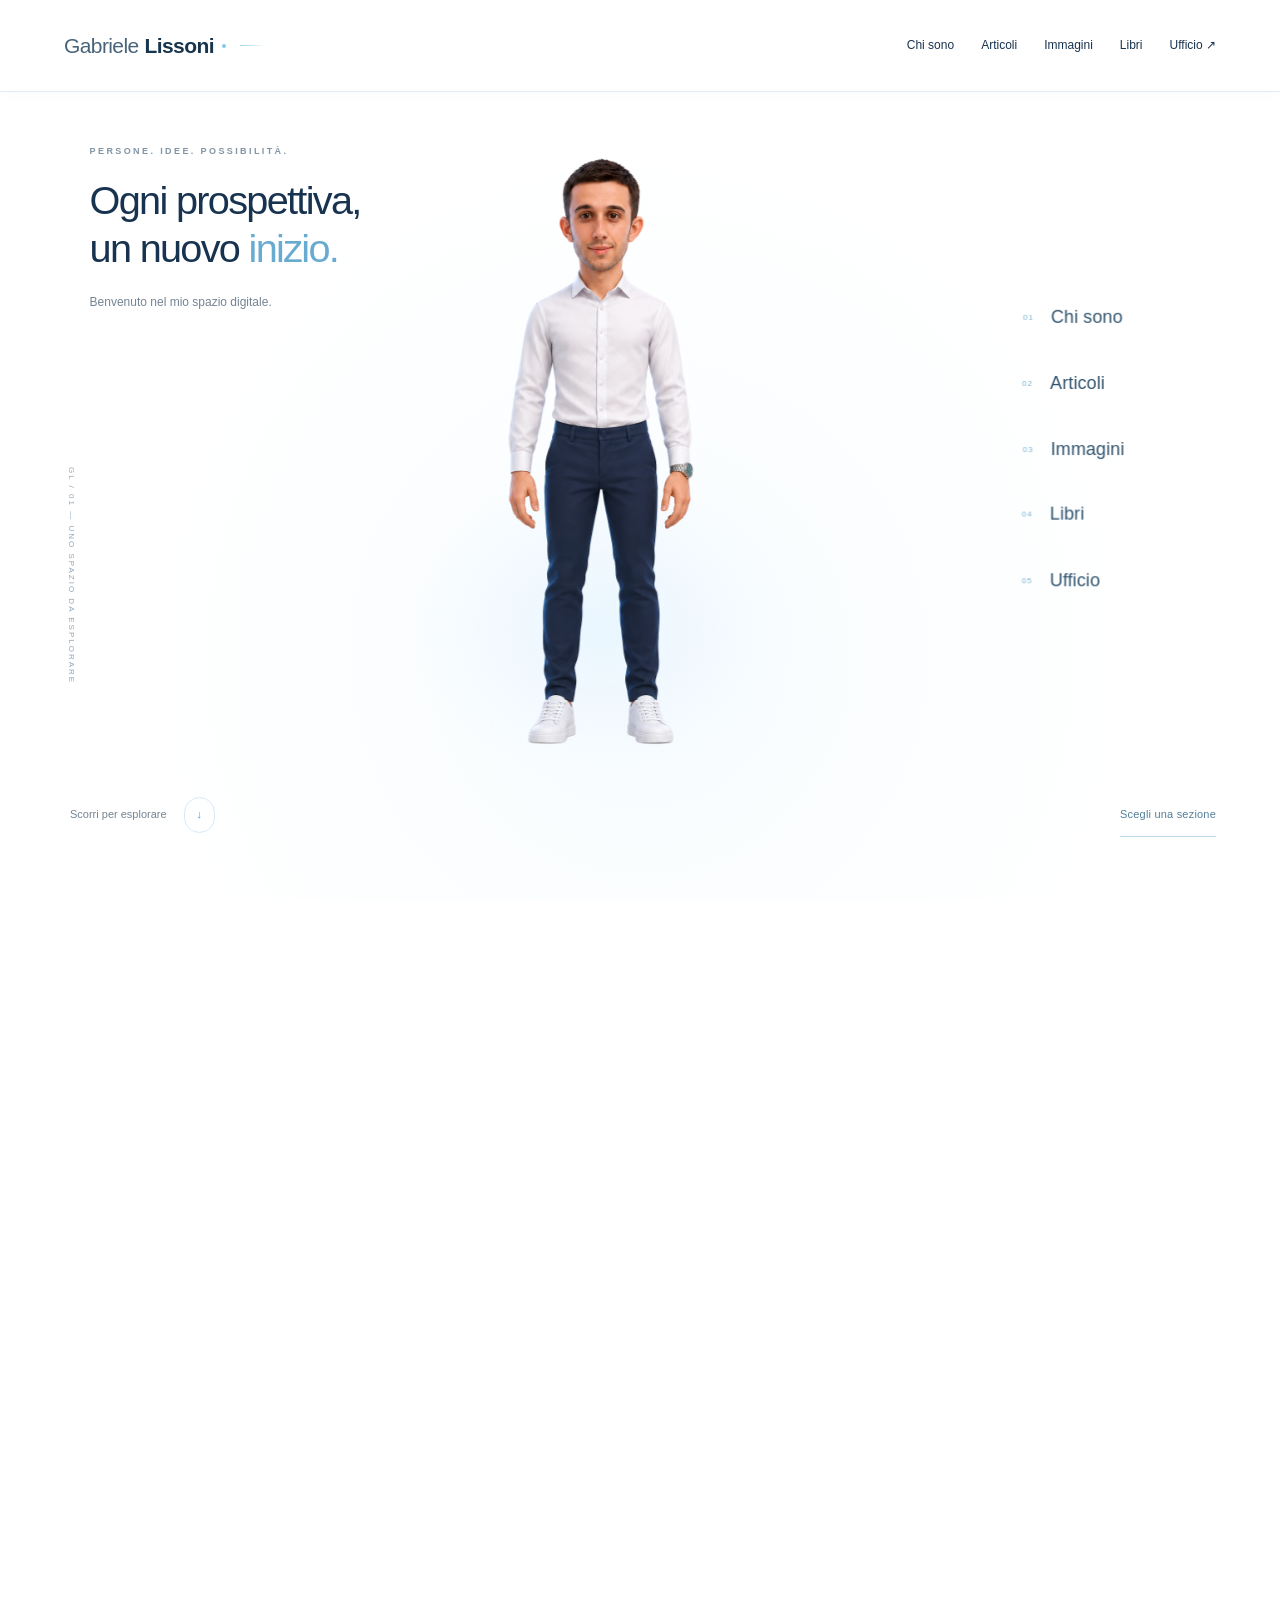
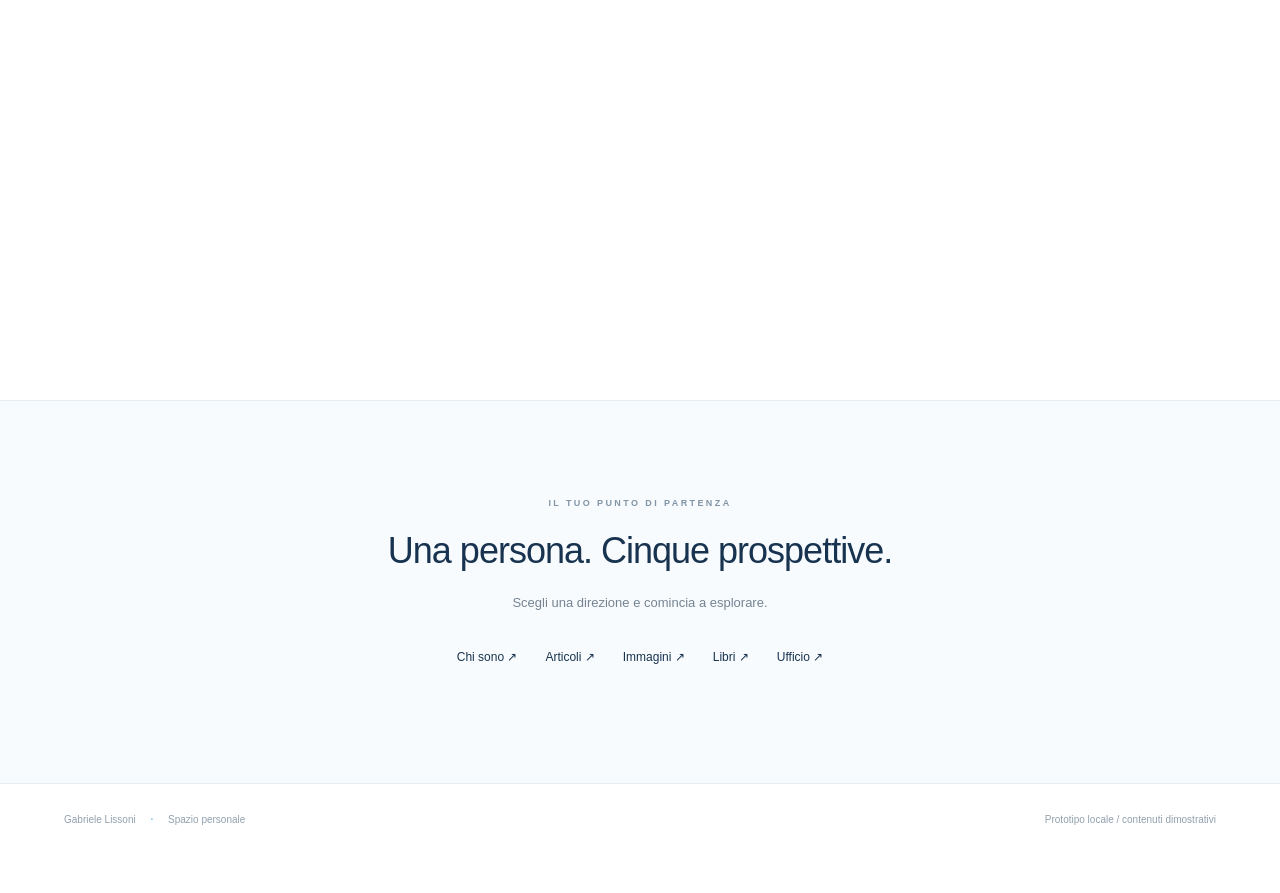
==== commit 9b456dc7: "Add files via upload" ====
--- a/index.html
+++ b/index.html
@@ -1,4 +1,4 @@
 <!doctype html>
-<html lang="it"><head><script>if("scrollRestoration" in history)history.scrollRestoration="manual";</script><meta charset="utf-8"><meta name="viewport" content="width=device-width,initial-scale=1"><meta name="description" content="Gabriele Lissoni: persone, idee e possibilità."><title>Gabriele Lissoni — Spazio personale</title><link rel="stylesheet" href="styles.css?v=20d7b9142cf66d44"><link rel="stylesheet" href="office.css?v=20d7b9142cf66d44"><link rel="stylesheet" href="rotation.css?v=20d7b9142cf66d44"><link rel="stylesheet" href="brand.css?v=20d7b9142cf66d44"><link rel="stylesheet" href="about.css?v=20d7b9142cf66d44"><script src="rotation.js?v=20d7b9142cf66d44" defer></script><script src="office.js?v=20d7b9142cf66d44" defer></script><script src="about.js?v=20d7b9142cf66d44" defer></script><script src="script.js?v=20d7b9142cf66d44" defer></script></head><body>
+<html lang="it"><head><script>if("scrollRestoration" in history)history.scrollRestoration="manual";</script><meta charset="utf-8"><meta name="viewport" content="width=device-width,initial-scale=1"><meta name="description" content="Gabriele Lissoni: persone, idee e possibilità."><title>Gabriele Lissoni — Spazio personale</title><link rel="stylesheet" href="styles.css?v=07ac281ad873cd0d"><link rel="stylesheet" href="office.css?v=07ac281ad873cd0d"><link rel="stylesheet" href="rotation.css?v=07ac281ad873cd0d"><link rel="stylesheet" href="brand.css?v=07ac281ad873cd0d"><link rel="stylesheet" href="about.css?v=07ac281ad873cd0d"><script src="rotation.js?v=07ac281ad873cd0d" defer></script><script src="office.js?v=07ac281ad873cd0d" defer></script><script src="about.js?v=07ac281ad873cd0d" defer></script><script src="script.js?v=07ac281ad873cd0d" defer></script></head><body>
 <a class="skip" href="#page">Vai al contenuto</a><header><a class="identity" href="#home" aria-label="Gabriele Lissoni, homepage"><span class="wordmark"><span>Gabriele</span><strong>Lissoni</strong><i aria-hidden="true"></i></span></a><button class="menu-toggle" aria-expanded="false" aria-controls="site-nav">Esplora ＋</button><nav id="site-nav" aria-label="Menu principale"><a href="#chi-sono">Chi sono</a><a href="#articoli">Articoli</a><a href="#immagini">Immagini</a><a href="#libri">Libri</a><a href="#ufficio">Ufficio ↗</a></nav></header>
-<main id="page"><div id="home-view"><section class="scroll-story" aria-label="Esplorazione dello spazio personale"><div class="scene"><div class="scene-title"><p class="eyebrow">PERSONE. IDEE. POSSIBILITÀ.</p><h1>Ogni prospettiva,<br>un nuovo <em>inizio.</em></h1><p class="subtle">Benvenuto nel mio spazio digitale.</p></div><div class="coordinate">GL / 01 — UNO SPAZIO DA ESPLORARE</div><div class="avatar-stage"><div class="halo"></div><img id="avatar-reference" src="avatar.png?v=20d7b9142cf66d44" alt="Avatar di Gabriele a figura intera, con le braccia aperte"><canvas id="avatar-canvas" hidden aria-label="Modello 3D stilizzato dimostrativo ruotabile con lo scroll"></canvas><div class="platform"></div></div><nav class="orbit" aria-label="Esplora le sezioni"><a href="#chi-sono" class="orbit-item item-0"><span>01</span>Chi sono<i>↗</i></a><a href="#articoli" class="orbit-item item-1"><span>02</span>Articoli<i>↗</i></a><a href="#immagini" class="orbit-item item-2"><span>03</span>Immagini<i>↗</i></a><a href="#libri" class="orbit-item item-3"><span>04</span>Libri<i>↗</i></a><a href="#ufficio" class="orbit-item item-4"><span>05</span>Ufficio<i>↗</i></a></nav><div class="scene-bottom"><button id="scroll-next" class="scroll-hint">Scorri per esplorare <span>↓</span></button><button id="explore-now" class="explore-now" type="button">Esplora subito</button></div><p class="mode-caption" id="mode-caption"></p></div></section><section class="journey-end"><p class="eyebrow">IL TUO PUNTO DI PARTENZA</p><h2>Una persona. Cinque prospettive.</h2><p>Scegli una direzione e comincia a esplorare.</p><div class="end-links"><a href="#chi-sono">Chi sono ↗</a><a href="#articoli">Articoli ↗</a><a href="#immagini">Immagini ↗</a><a href="#libri">Libri ↗</a><a href="#ufficio">Ufficio ↗</a></div></section></div><section id="inner-view" class="inner-view" hidden><a class="back" href="#home">← Torna allo spazio</a><div id="page-content"></div></section></main><footer><span>Gabriele Lissoni <b>·</b> Spazio personale</span><span>Prototipo locale / contenuti dimostrativi</span></footer><noscript>Attiva JavaScript per esplorare le pagine e le schede del prototipo.</noscript></body></html>
+<main id="page"><div id="home-view"><section class="scroll-story" aria-label="Esplorazione dello spazio personale"><div class="scene"><div class="scene-title"><p class="eyebrow">PERSONE. IDEE. POSSIBILITÀ.</p><h1>Ogni prospettiva,<br>un nuovo <em>inizio.</em></h1><p class="subtle">Benvenuto nel mio spazio digitale.</p></div><div class="coordinate">GL / 01 — UNO SPAZIO DA ESPLORARE</div><div class="avatar-stage"><div class="halo"></div><img id="avatar-reference" src="avatar.png?v=07ac281ad873cd0d" alt="Avatar di Gabriele a figura intera, con le braccia aperte"><canvas id="avatar-canvas" hidden aria-label="Modello 3D stilizzato dimostrativo ruotabile con lo scroll"></canvas><div class="platform"></div></div><nav class="orbit" aria-label="Esplora le sezioni"><a href="#chi-sono" class="orbit-item item-0"><span>01</span>Chi sono<i>↗</i></a><a href="#articoli" class="orbit-item item-1"><span>02</span>Articoli<i>↗</i></a><a href="#immagini" class="orbit-item item-2"><span>03</span>Immagini<i>↗</i></a><a href="#libri" class="orbit-item item-3"><span>04</span>Libri<i>↗</i></a><a href="#ufficio" class="orbit-item item-4"><span>05</span>Ufficio<i>↗</i></a></nav><div class="scene-bottom"><button id="scroll-next" class="scroll-hint">Scorri per esplorare <span>↓</span></button><button id="explore-now" class="explore-now" type="button">Esplora subito</button></div><p class="mode-caption" id="mode-caption"></p></div></section><section class="journey-end"><p class="eyebrow">IL TUO PUNTO DI PARTENZA</p><h2>Una persona. Cinque prospettive.</h2><p>Scegli una direzione e comincia a esplorare.</p><div class="end-links"><a href="#chi-sono">Chi sono ↗</a><a href="#articoli">Articoli ↗</a><a href="#immagini">Immagini ↗</a><a href="#libri">Libri ↗</a><a href="#ufficio">Ufficio ↗</a></div></section></div><section id="inner-view" class="inner-view" hidden><a class="back" href="#home">← Torna allo spazio</a><div id="page-content"></div></section></main><footer><span>Gabriele Lissoni <b>·</b> Spazio personale</span><span>Prototipo locale / contenuti dimostrativi</span></footer><noscript>Attiva JavaScript per esplorare le pagine e le schede del prototipo.</noscript></body></html>
--- a/rotation.css
+++ b/rotation.css
@@ -12,3 +12,7 @@
 /* Visitor-facing journey: short scroll, a point before each label, and a direct route. */
 .image-rotation .scroll-story{height:400svh}.image-rotation .orbit .orbit-item.collected{color:#637f93}.image-rotation .orbit .orbit-item.latest{color:#153b58;font-weight:600}.image-rotation .orbit .orbit-item.latest span{color:#319bc6}.image-rotation .orbit .orbit-item:hover,.image-rotation .orbit .orbit-item:focus-visible{color:#1d82af}.image-rotation .journey-complete .orbit .orbit-item{color:#31546e;font-weight:400}.explore-now{border:0;border-bottom:1px solid #b9d8e9;border-radius:0;background:transparent;padding:8px 0;color:#527f99;font-size:11px;letter-spacing:.2px;transition:color .2s,border-color .2s}.explore-now:hover{color:#196f99;border-color:#65b9dd}.scene-bottom .scroll-hint{min-height:44px}.scene-bottom .explore-now{min-height:44px}.mobile-sim.image-rotation .scroll-story{height:360svh}.mobile-sim .orbit .orbit-item{min-height:44px!important}@media(max-width:700px){.image-rotation .scroll-story{height:360svh}.image-rotation .orbit .orbit-item{min-height:44px!important}.explore-now{font-size:11px}}
 
+
+/* A stopped scroll must always show one sharp pose, never a frozen crossfade. */
+.avatar-stage .rotation-frame{transition:none!important;animation:none!important}
+
